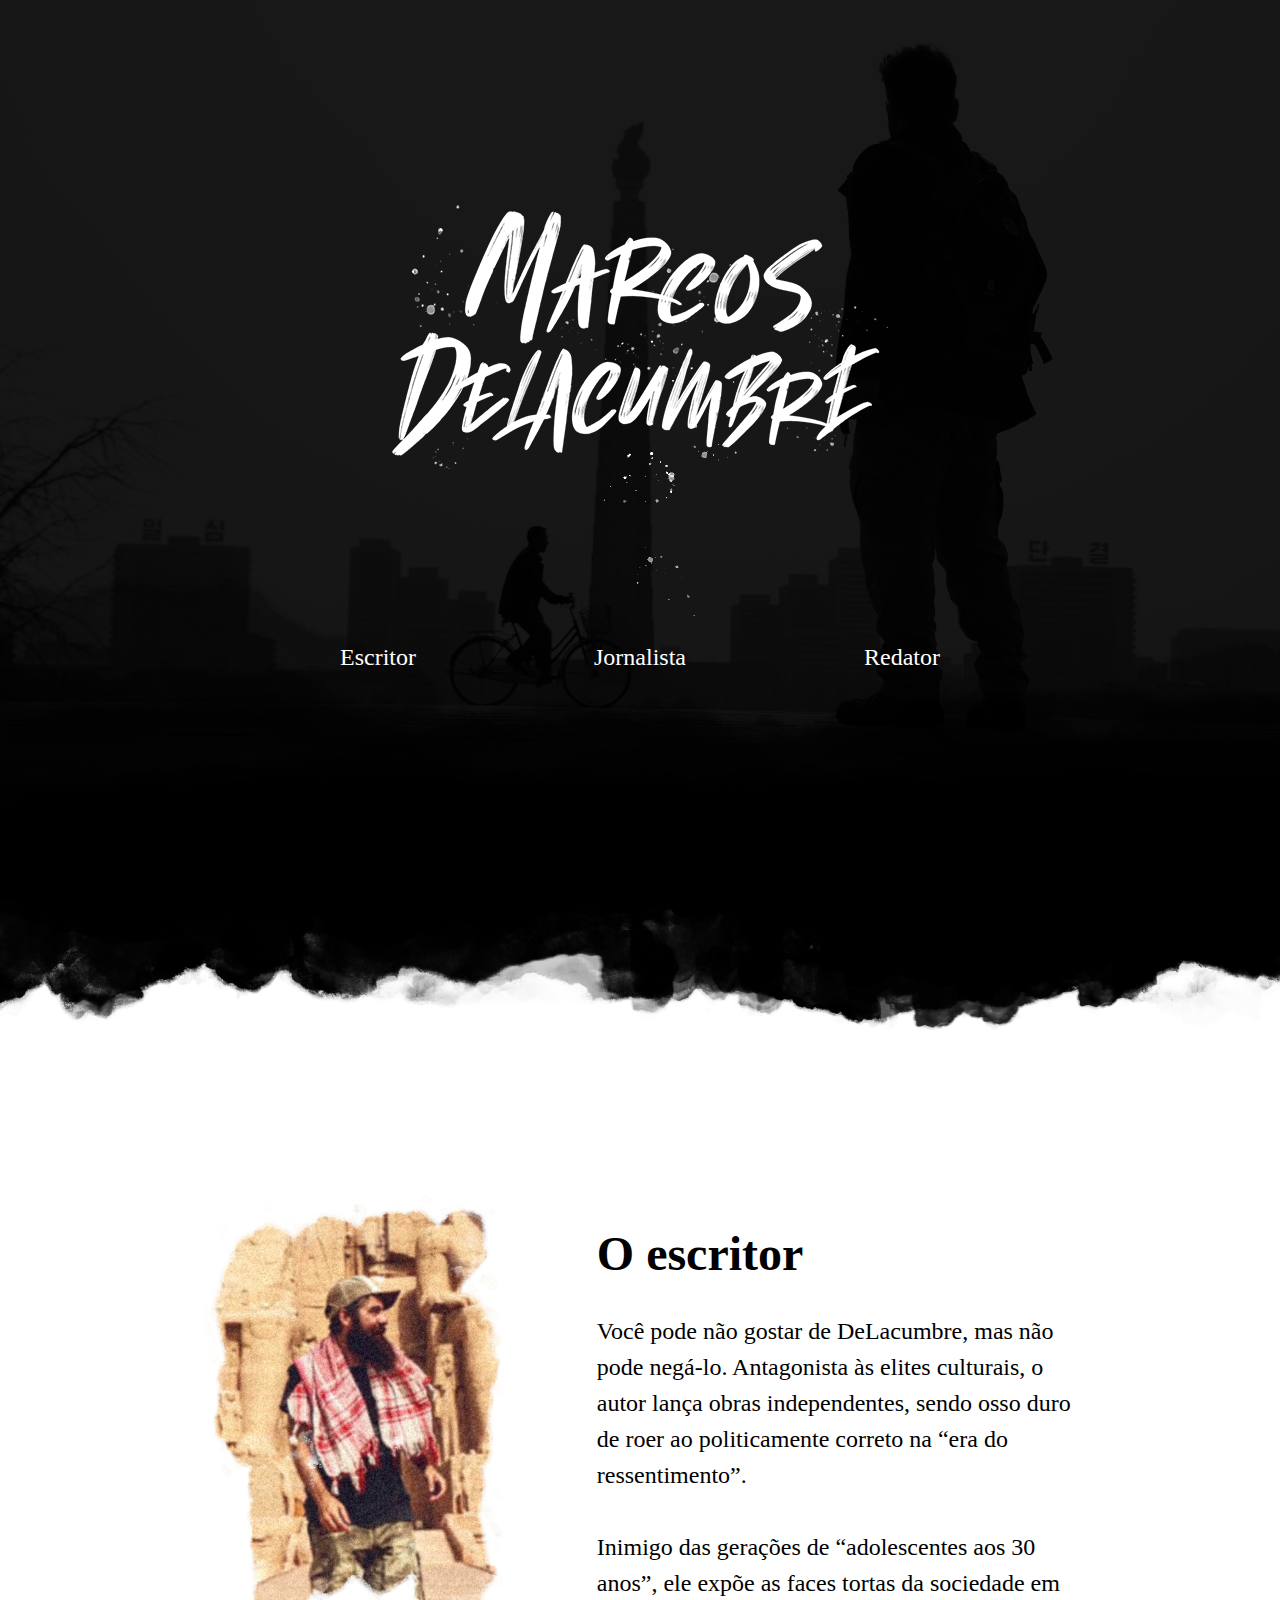
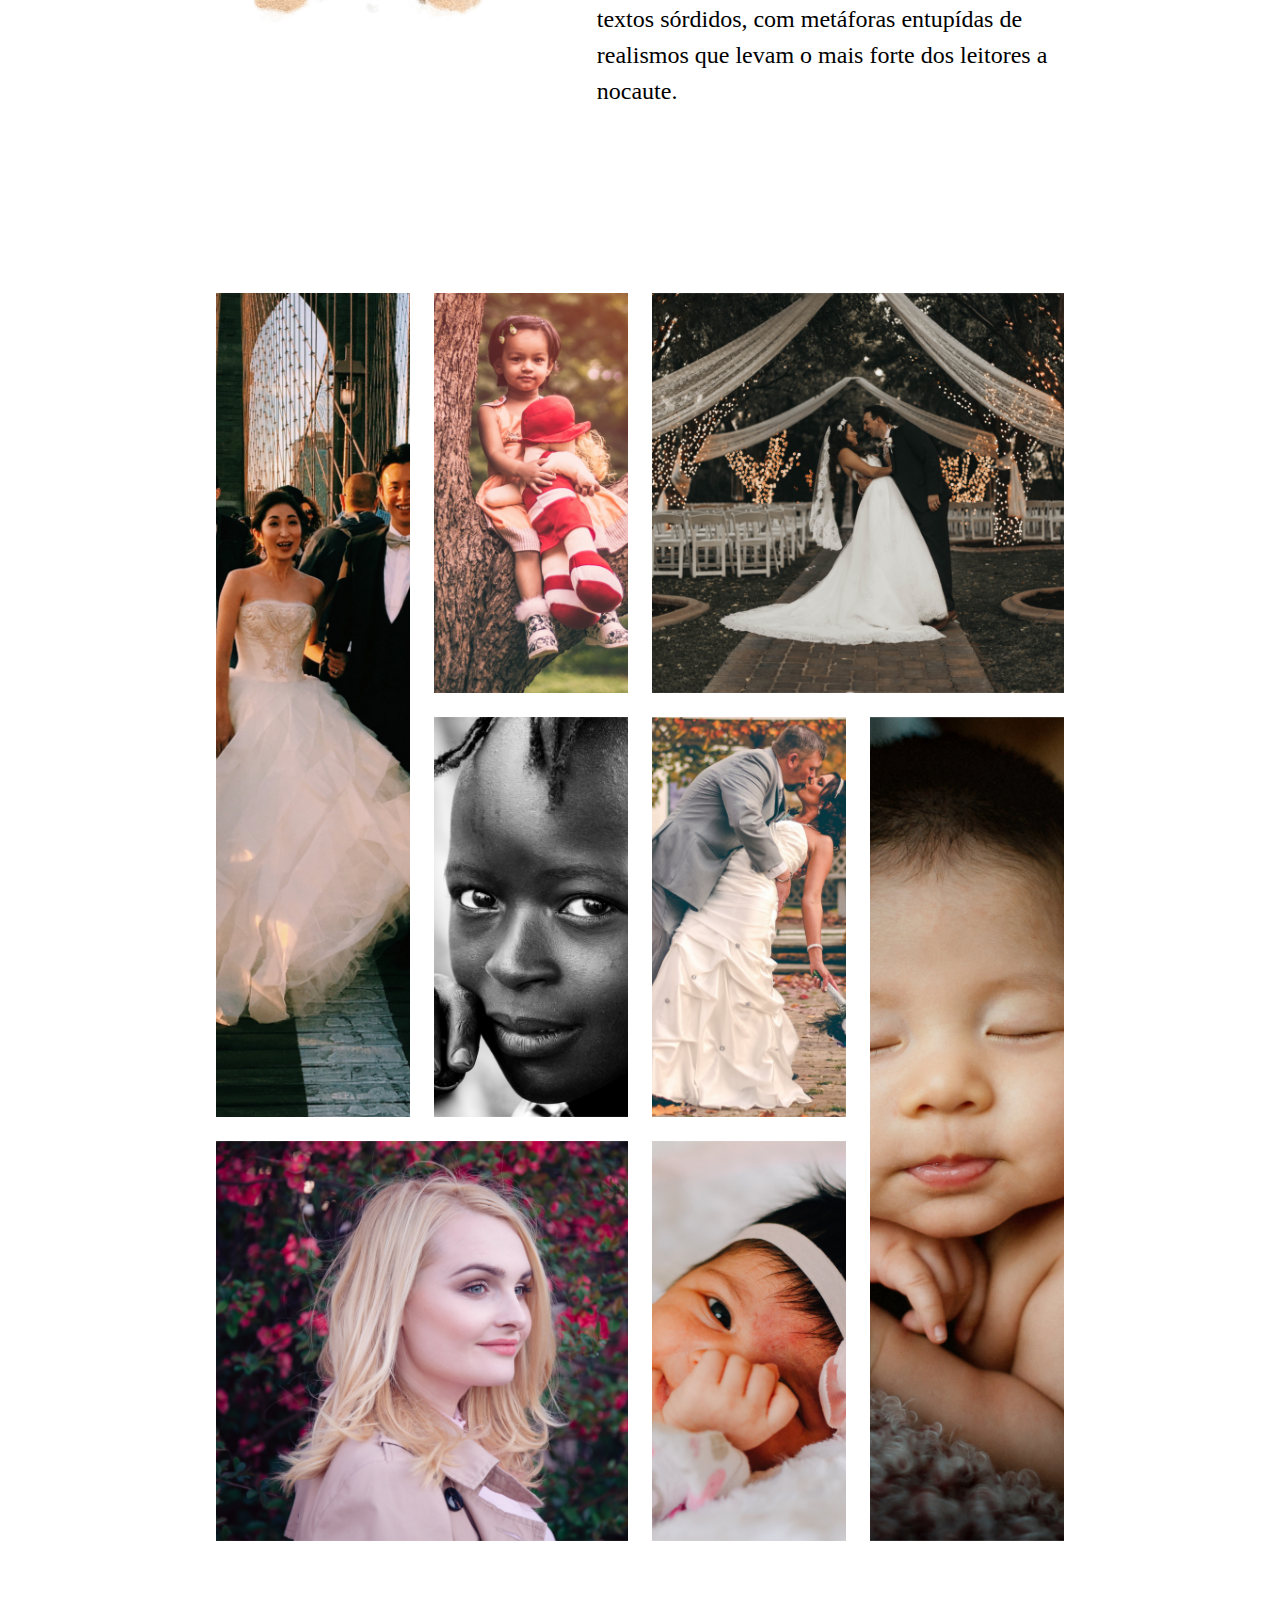
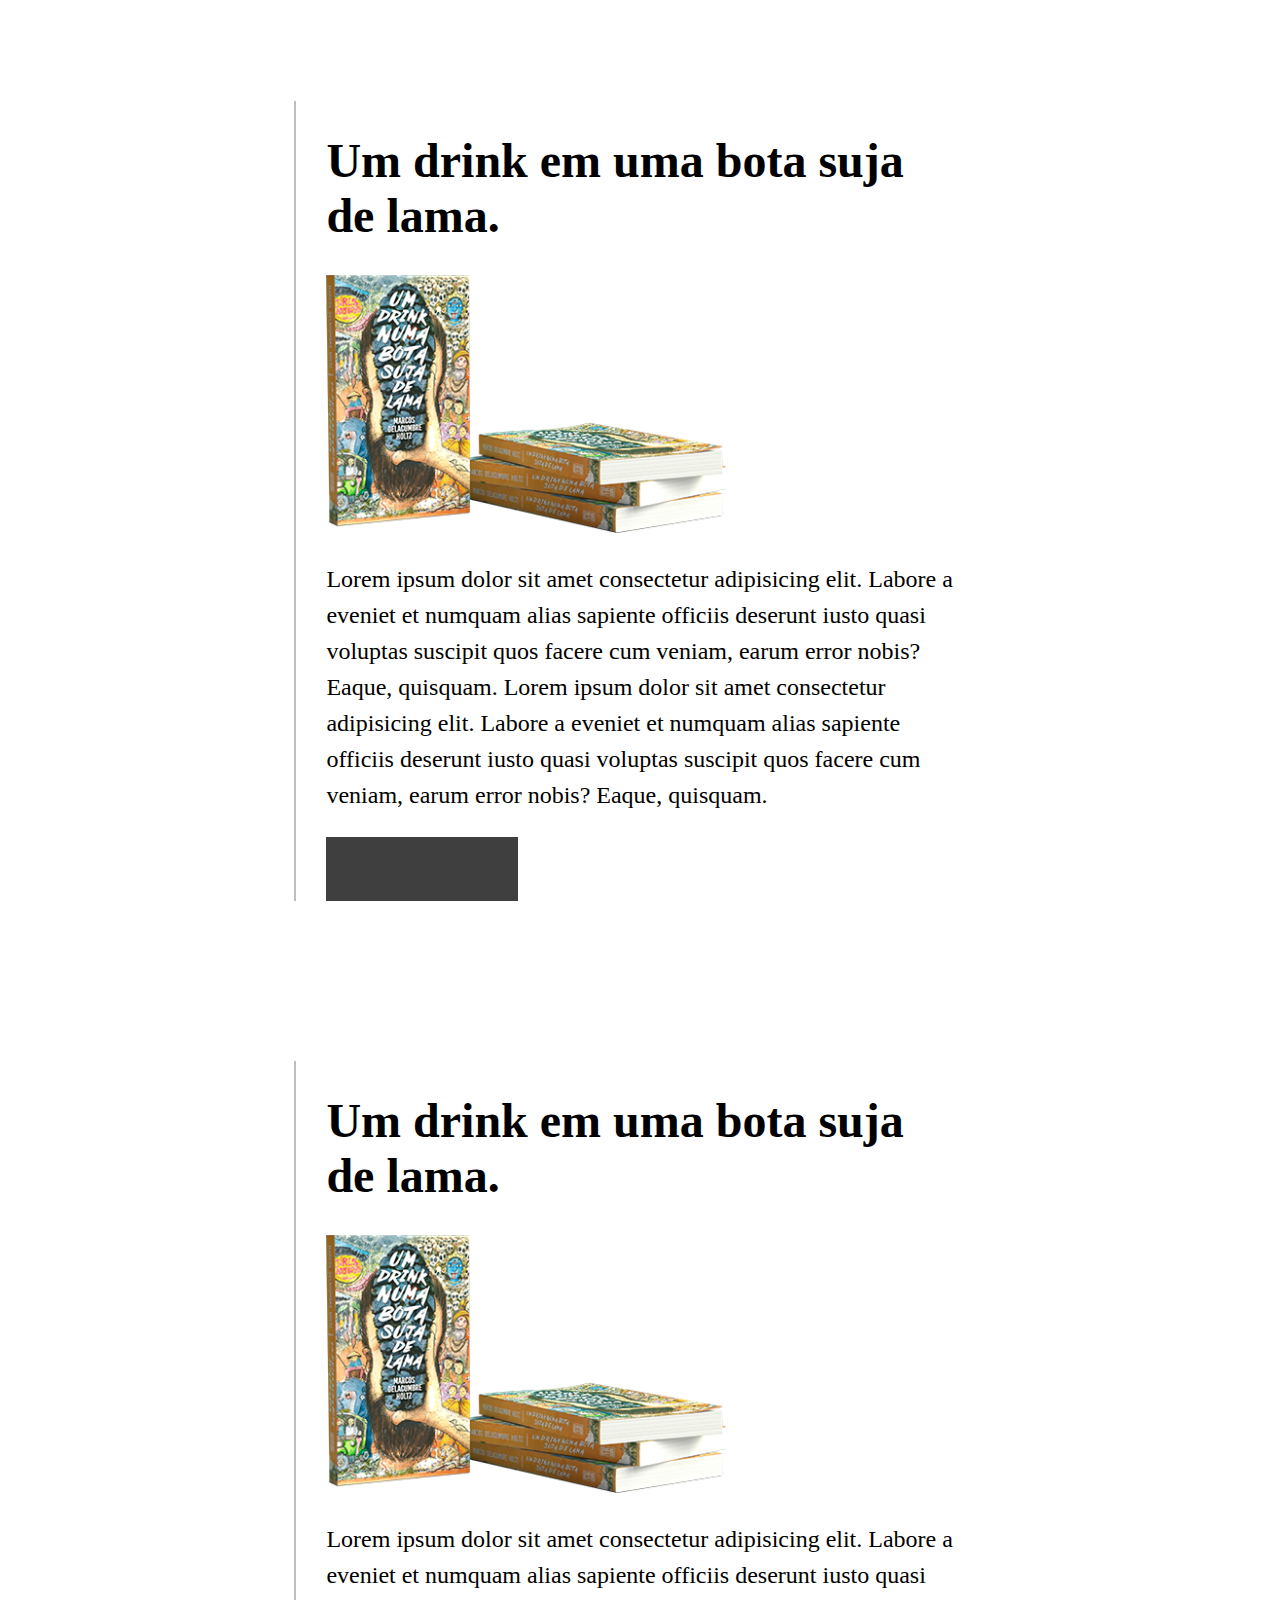
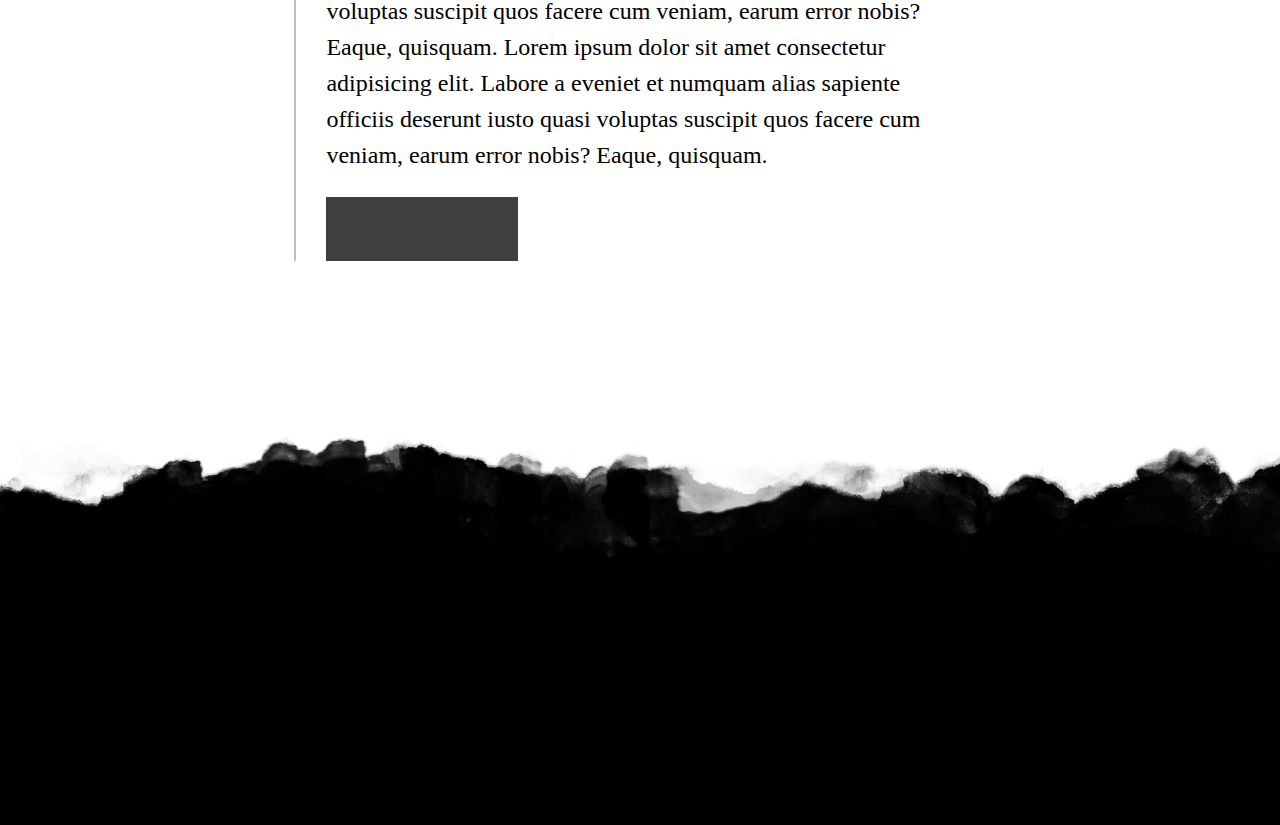
==== index.html @ 6af628bb "sd" ====
<!DOCTYPE html>
<html lang="en">
<head>
    <meta charset="UTF-8">
    <meta name="viewport" content="width=device-width, initial-scale=1.0">
    <link rel="stylesheet" href="style.css">
    <link rel="preconnect" href="https://fonts.gstatic.com">
<link href="https://fonts.googleapis.com/css2?family=Merriweather&display=swap" rel="stylesheet">
    <title>Delacumbre</title>
</head>
<body>

    <header>
        <div class="logodesc">
          <div class="logo">
            <img src="imagens/logo.png">
          </div>
             <div class="description">
                <ul>
                    <li> Escritor </li>
                    <li> Jornalista </li>
                    <li> Redator </li> 
                </ul>
 
          </div>
        </div>

    </header>
    <img class="saia" src="imagens/saia.jpg">


    <main> 

    
        <section class="perfil">
            <img class="foto-perfil" src="imagens/perfil.jpg">
            <div class="texto">
                <h1> O escritor </h1>
                <p> Você pode não gostar de DeLacumbre, mas não pode negá-lo. Antagonista às elites culturais, o 
                    autor lança obras independentes, sendo osso duro de roer ao politicamente correto na “era do 
                    ressentimento”. <br><br>Inimigo das gerações de “adolescentes aos 30 anos”, ele expõe as faces tortas 
                    da sociedade em textos sórdidos, com metáforas entupídas de realismos que levam o mais forte 
                    dos leitores a nocaute.</p>
            </div>
        </section>

        <div class="container">
            <div class="image-gallery">
    
                <a href="imagens/gallery/img-1.jpg" class="img-1">
                </a>
    
                <a href="imagens/gallery/img-2.jpg" class="img-2">
                    </a>
    
                    <a href="imagens/gallery/img-3.jpg" class="img-3">
                        </a>
    
                        <a href="imagens/gallery/img-4.jpg" class="img-4">
                            </a>
    
                            <a href="imagens/gallery/img-5.jpg" class="img-5">
                                </a>
    
                                <a href="imagens/gallery/img-6.jpg" class="img-6">
                                    </a>
    
                                    <a href="imagens/gallery/img-7.jpg" class="img-7">
                                        </a>
    
                                        <a href="imagens/gallery/img-8.jpg" class="img-8">
                                            </a>                          
                
            </div>
        </div>

        <div class="livro">
            <div class="livrodesc">
                <h1> Um drink em uma bota suja de lama. </h1>
                <img class="mockup-livro1" src="imagens/livro01.png">
                <p> Lorem ipsum dolor sit amet consectetur adipisicing elit. Labore a eveniet et numquam alias 
                    sapiente officiis deserunt iusto quasi voluptas suscipit quos facere cum veniam, earum error nobis? 
                    Eaque, quisquam.
                    Lorem ipsum dolor sit amet consectetur adipisicing elit. Labore a eveniet et numquam alias 
                    sapiente officiis deserunt iusto quasi voluptas suscipit quos facere cum veniam, earum error nobis? 
                    Eaque, quisquam.</p>
                <button> </button>
            </div>
        </div>

        <div class="livro">
            <div class="livrodesc">
                <h1> Um drink em uma bota suja de lama. </h1>
                <img class="mockup-livro1" src="imagens/livro01.png">
                <p> Lorem ipsum dolor sit amet consectetur adipisicing elit. Labore a eveniet et numquam alias 
                    sapiente officiis deserunt iusto quasi voluptas suscipit quos facere cum veniam, earum error nobis? 
                    Eaque, quisquam.
                    Lorem ipsum dolor sit amet consectetur adipisicing elit. Labore a eveniet et numquam alias 
                    sapiente officiis deserunt iusto quasi voluptas suscipit quos facere cum veniam, earum error nobis? 
                    Eaque, quisquam.</p>
                <button> </button>
            </div>
        </div>
</main>

<img class="saia2" src="imagens/saia2.jpg">
<footer>

</footer>


    
</body>
</html>
---- style.css ----
body {

    box-sizing: border-box;
    margin: 0;
    overflow-x: hidden;
}

header {

    height: 100vh;
    background-image: url(imagens/bgheader.jpg) ;
    background-repeat: no-repeat;
    background-size: cover;
    background-position: bottom;
    display: flex;
    justify-content: center;
    align-content: center;

}

.logodesc {

    width: 90%;
    margin: auto;
    display: flex;
    flex-direction: column;
    align-content: center;
}


.logo {

    align-self: center;

}

.description {

    display: flex;
    justify-content: center;
}

.description ul {

    width: 25em;
    font-size: 1.5em;
    color: white;
    list-style: none;
    display: flex;
    justify-content: space-between;
    font-family:Zilla Slab;
    padding:0;

}


.saia {
    width: 100vw;
}

.saia2{

    width: 100%;
    transform: translateY(1em);
}

.container {

    max-width: 120rem;
    margin: auto;
    padding: 0 1.5rem;
}

.image-gallery {

    display: grid;
    grid-template-columns: 1fr 1fr 1fr 1fr;
    grid-template-rows: auto;
    grid-gap: 1.5rem;
    grid-template-areas: 
    'img-1 img-2 img-3 img-3'
    'img-1 img-4 img-5 img-6'
    'img-7 img-7 img-8 img-6';
 
}

.image-gallery a {

    width: 100%;
    height: 25rem;
    background-position: center;
    background-repeat: no-repeat;
    background-size: cover;
    position: relative;
    display: flex;
    align-items: center;
    justify-content: center;
    text-decoration: none;

}

.image-gallery a ion-icon{

    color: rgba(255,255,255, .6); 
    font-size: 3rem;
    position: relative;
    z-index:100;
    padding: 1rem 3rem;
    border:2px solid rgb(255,255,255, 0.6);
    border-radius: .4rem;
    /* opacity: 0; */
    transition: opacity .5s;

}

.image-gallery a::before {

    content: '';
     position: absolute;
     width: 100%;
     height: 100%;
     top: 0;
     left: 0;
     background-color: rgba(0,0,0, .8);
     opacity: 0;
     transition: opacity .5s;
}

.image-gallery a:hover i, .image-gallery a:hover::before{
    opacity: 1;


}

.img-1 {

    grid-area: img-1;
    min-height: 51.5rem;
    background-image: url(imagens/gallery/img-1.jpg);
}

.img-2 {

    grid-area: img-2;
    background-image: url(imagens/gallery/img-2.jpg);
}

.img-3 {

    grid-area: img-3;
    background-image: url(imagens/gallery/img-3.jpg);
}


.img-4 {

    grid-area: img-4;
    background-image: url(imagens/gallery/img-4.jpg);
}


.img-5 {

    grid-area: img-5;
    background-image: url(imagens/gallery/img-5.jpg);
}


.img-6 {

    grid-area: img-6;
    min-height: 51.5rem;
    background-image: url(imagens/gallery/img-6.jpg);
}


.img-7 {

    grid-area: img-7;
    background-image: url(imagens/gallery/img-7.jpg);
}

.img-8 {

    grid-area: img-8;
    background-image: url(imagens/gallery/img-8.jpg);
}


main {

    width: 70%;
    margin: auto;
}


section{

    display: flex;
    justify-content: center;
    margin: 10em auto 10em auto;
    
}

.perfil .foto-perfil {

    width: 35%;
    height: 35%;
}

.texto {

    margin-left: 5em;
    width: 30em;
    
}

.texto h1, .livro h1 {

    font-size: 3em;
    font-family: Bebas kai;
}

.texto p {

    font-size: 1.5em;
    line-height: 1.5em;
    font-family:Zilla Slab;
}

.livro {
    display: flex;
    width: 70%;
    flex-direction: column;
    justify-content: center;
    margin: 10em auto;
    position: relative;


}

.livro::before {

    content: '';
    height: 100%;
    width: 2px;
    background-color: rgb(190, 190, 190);
    position: absolute;
    left: -2em;
    

}

.livro img {

    width: 25em;
    height: 100%;
    display:inline-block;
}

.livrodesc {

    width: 100%;
    justify-content: center;
    text-align: left;
}

.livro p {

    font-size: 1.5em;
    width: auto;
    line-height: 1.5em;
    font-family:Zilla Slab;
    

}

button{

  background-color: #3f3f3f;
  border: none;
  color: rgb(255, 255, 255);
  padding: 1em 3em;
  text-align: center;
  text-decoration: none;
  display: inline-block;
  font-size: 2em;
  font-family: sans-serif;
  cursor: pointer;

}

button:hover {

    background-color: gray;
}

footer {

    height: 30vh;
    background-color: black;

  
}

@media (max-width: 1200px) {


    .image-gallery {


        grid-template-areas: 
        'img-1 img-2 img-3 img-3'
        'img-1 img-4 img-5 img-6'
        'img-7 img-7 img-8 img-6';

    }

    main {

        width: 90%;
    }


}


@media (max-width: 800px) {

    main {

        width: 90%;
    }

    .container {

        padding: 0;
    }


    .image-gallery {


        grid-template-areas: 
        'img-1 img-1 img-2 img-2'
        'img-3 img-3 img-4 img-4'
        'img-5 img-5 img-6 img-6'
        'img-7 img-7 img-8 img-8';

    }

    .img-1 {

        min-height: 25rem;

    }

    .img-6 {

        min-height: 25rem;

    }

}

@media (max-width: 600px) {

    .logo img {

        width: 100%;
    }
    
    .description ul{

        flex-direction: column;
        text-align: center;
        font-size: 1.3em;
    }
    .description ul li {

        margin-top: 1em;
    }

    main {

        width: 100%;
        overflow: hidden;
    }

    .container {

        padding: 0;
    }


    .image-gallery {

        grid-gap: 0;
        grid-template-areas: 
        'img-1 img-1 img-2 img-2'
        'img-3 img-3 img-4 img-4'
        'img-5 img-5 img-6 img-6'
        'img-7 img-7 img-8 img-8';

    }



}
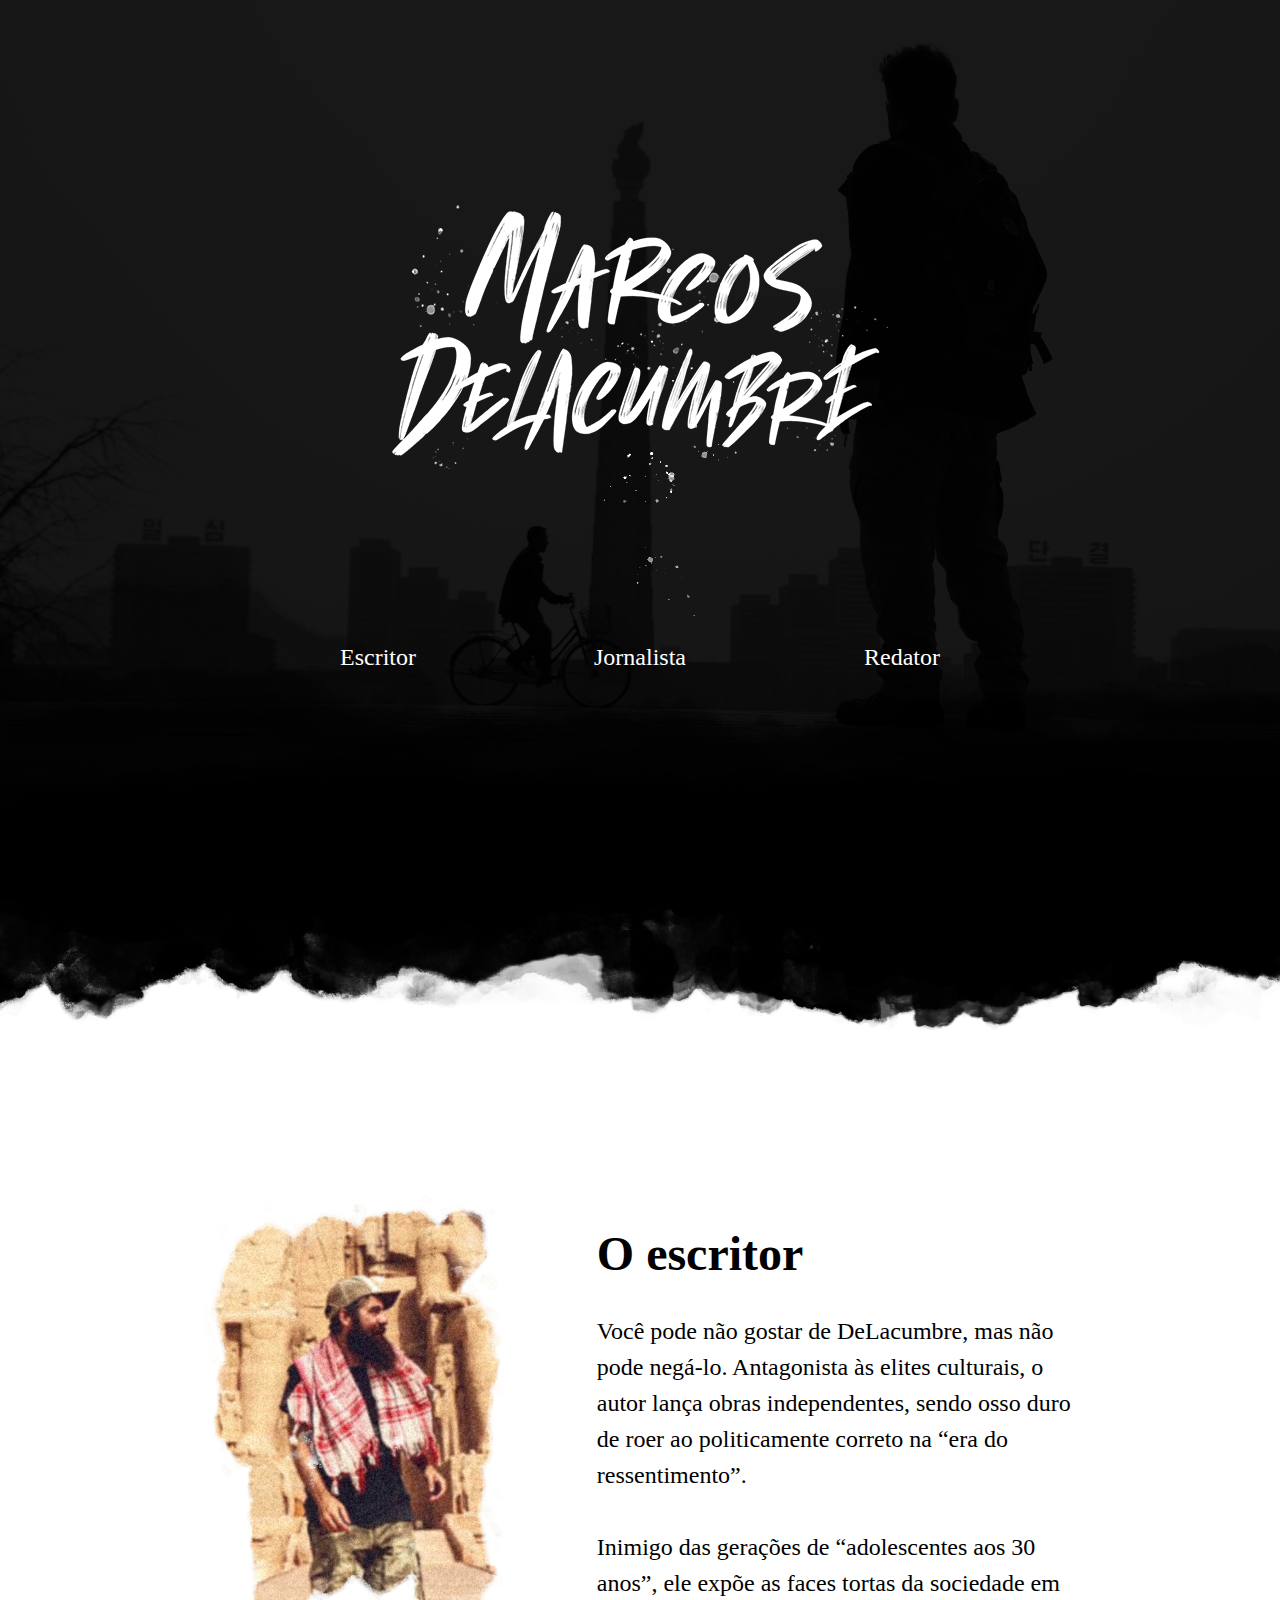
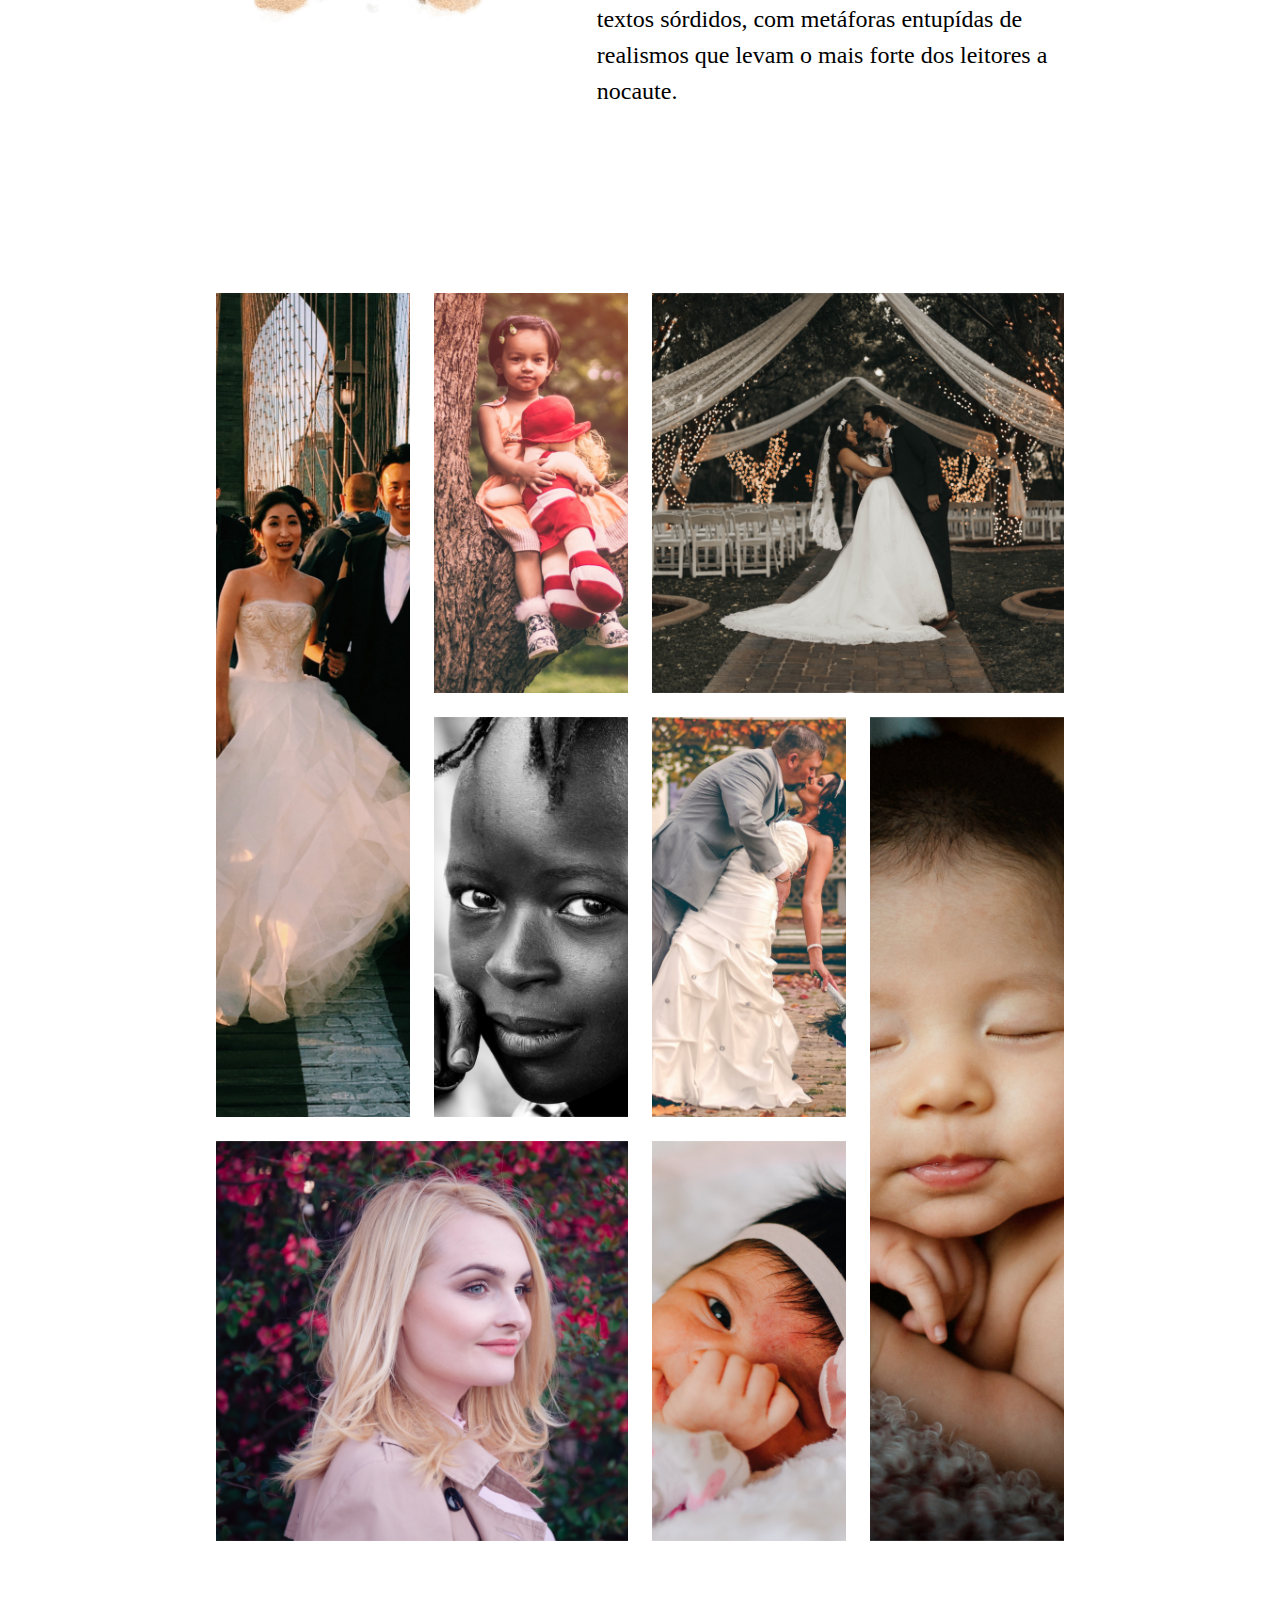
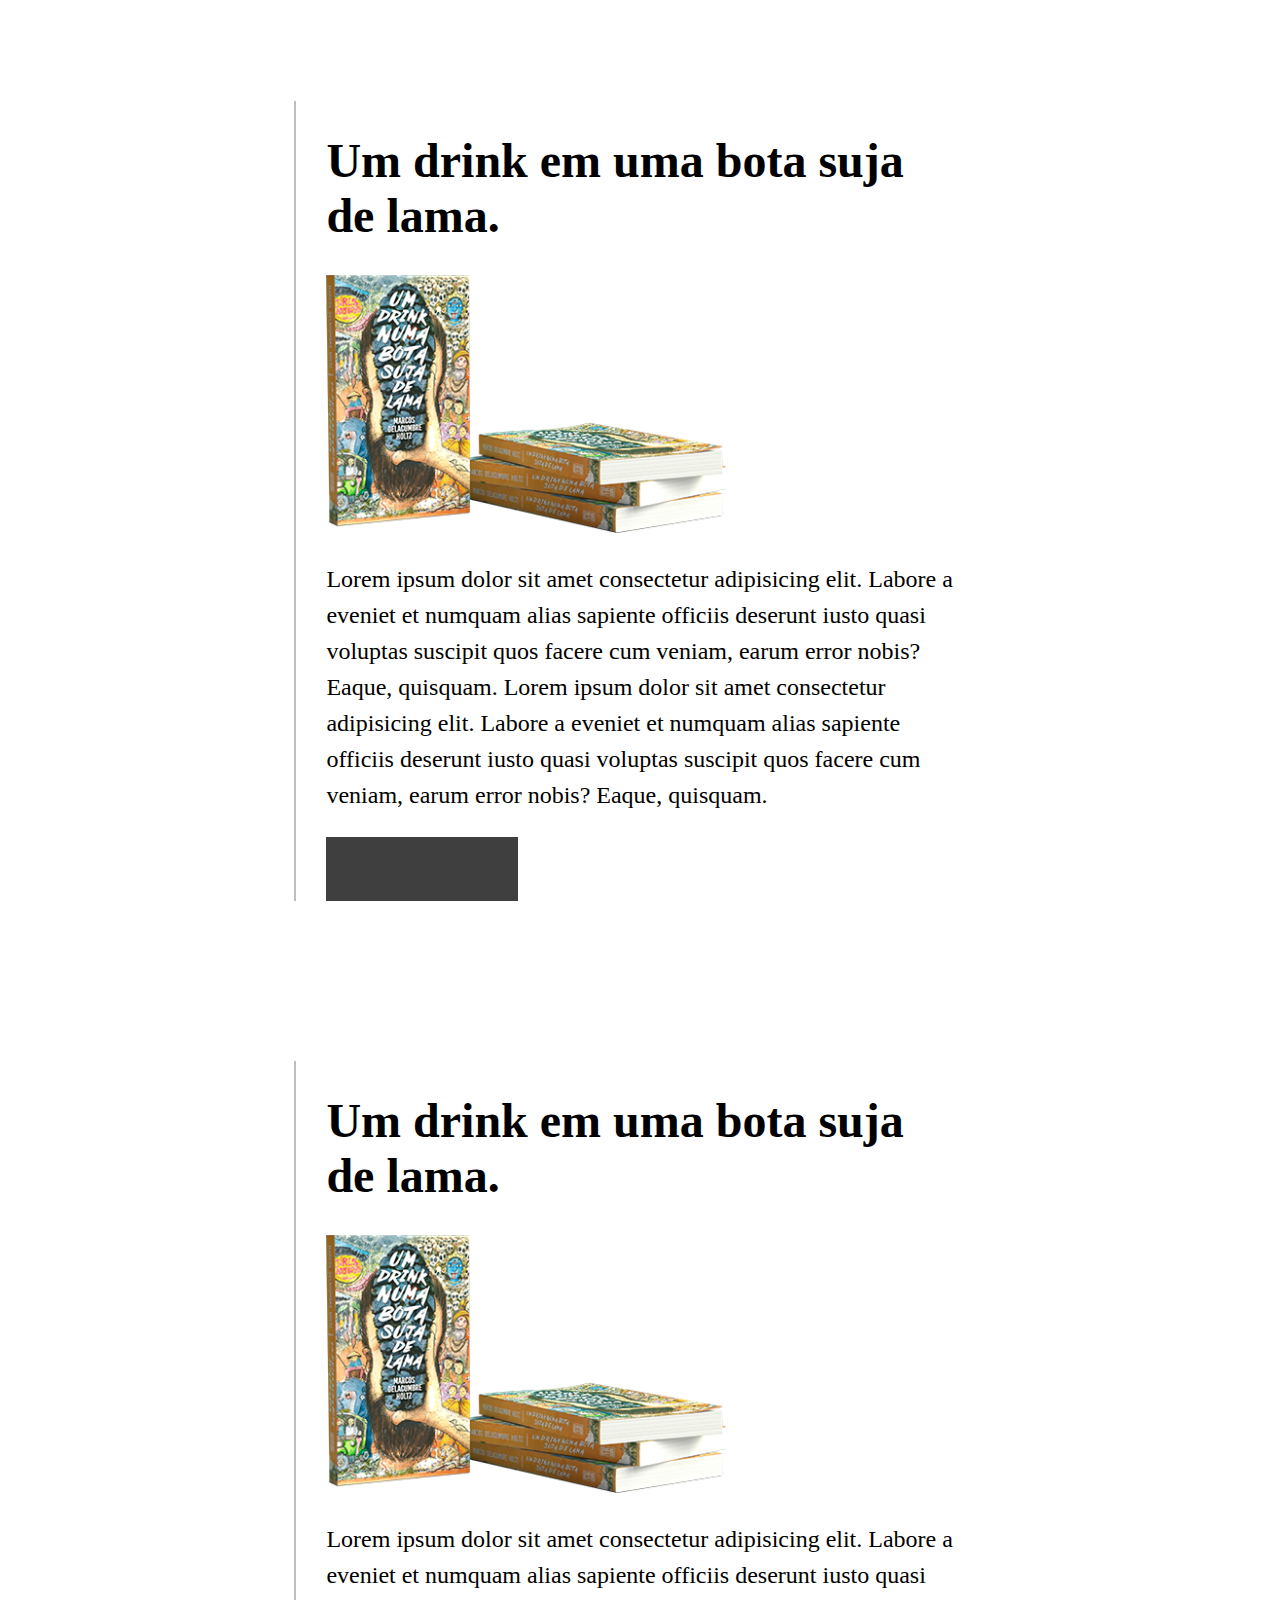
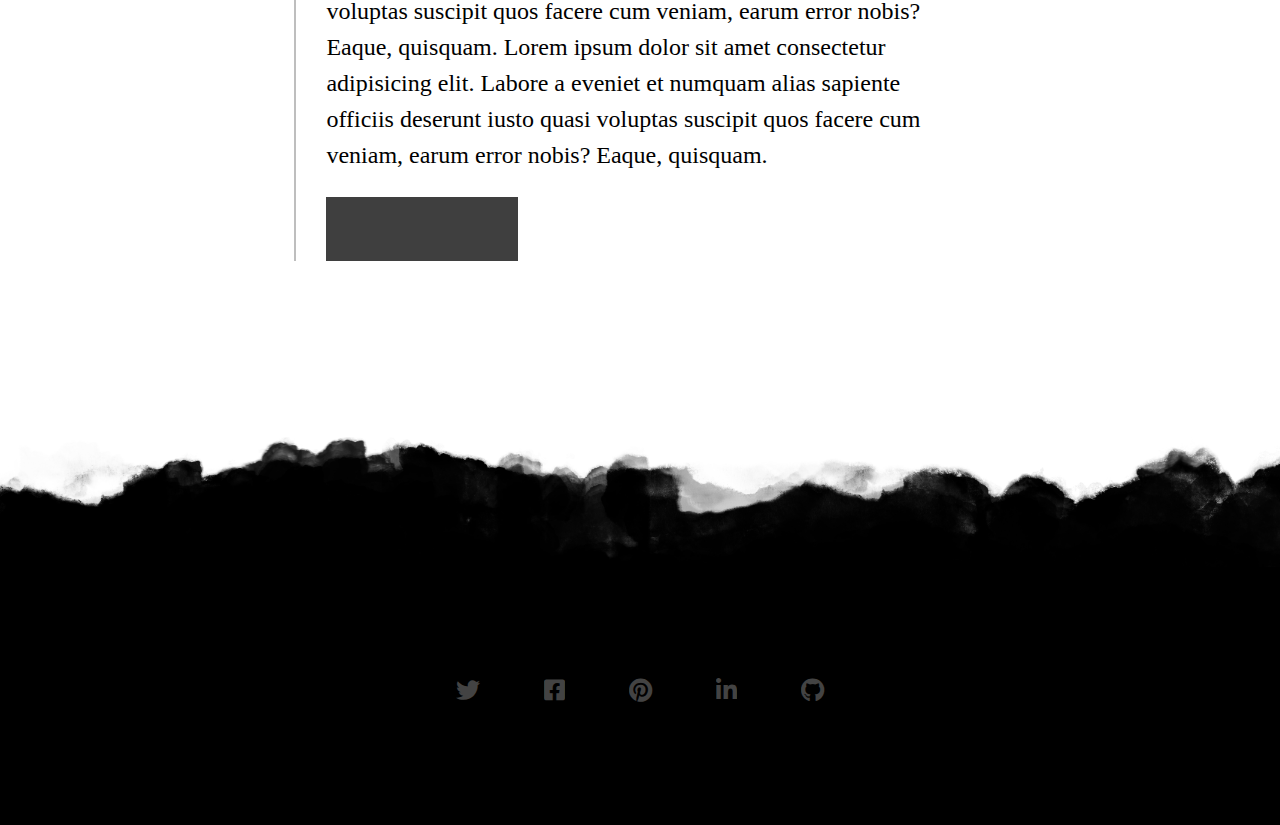
==== commit 303dc4cc: "fd" ====
--- a/index.html
+++ b/index.html
@@ -5,7 +5,8 @@
     <meta name="viewport" content="width=device-width, initial-scale=1.0">
     <link rel="stylesheet" href="style.css">
     <link rel="preconnect" href="https://fonts.gstatic.com">
-<link href="https://fonts.googleapis.com/css2?family=Merriweather&display=swap" rel="stylesheet">
+    <link href="https://fonts.googleapis.com/css2?family=Merriweather&display=swap" rel="stylesheet">
+    <link rel="stylesheet" href="https://cdnjs.cloudflare.com/ajax/libs/font-awesome/5.11.2/css/all.min.css">
     <title>Delacumbre</title>
 </head>
 <body>
@@ -104,7 +105,30 @@
 </main>
 
 <img class="saia2" src="imagens/saia2.jpg">
+
 <footer>
+
+    <div class="social-media">
+        <ul class="social-icons"> 
+            <li> 
+                <a href="#"><i class="fab fa-twitter"></i></a>
+            </li>
+            <li> 
+                <a href="#"><i class="fab fa-facebook-square"></i></a>
+            </li>
+            <li> 
+                <a href="#"><i class="fab fa-pinterest"></i></a>
+            </li>
+            <li> 
+                <a href="#"><i class="fab fa-linkedin-in"></i></a>
+            </li>
+
+            <li> 
+                <a href="#"><i class="fab fa-github"></i></a>
+            </li>
+
+        </ul>
+    </div>
 
 </footer>
 
--- a/style.css
+++ b/style.css
@@ -299,9 +299,36 @@
 
     height: 30vh;
     background-color: black;
+    display: flex;
+    justify-content: center;
+    align-items: center;
 
   
 }
+
+
+
+.social-icons {
+
+    list-style: none;
+    display: flex;
+    justify-content: center;
+    padding: 0;
+ }
+
+
+ .social-icons i {
+
+    font-size: 1.5rem;
+    color: rgb(133, 133, 133);
+    padding: .8rem 2rem;
+    opacity: .5;
+    transition: color .5s;
+ }
+
+ .social-icons i:hover, .social-icons i:focus {
+     color: white;
+ }
 
 @media (max-width: 1200px) {
 
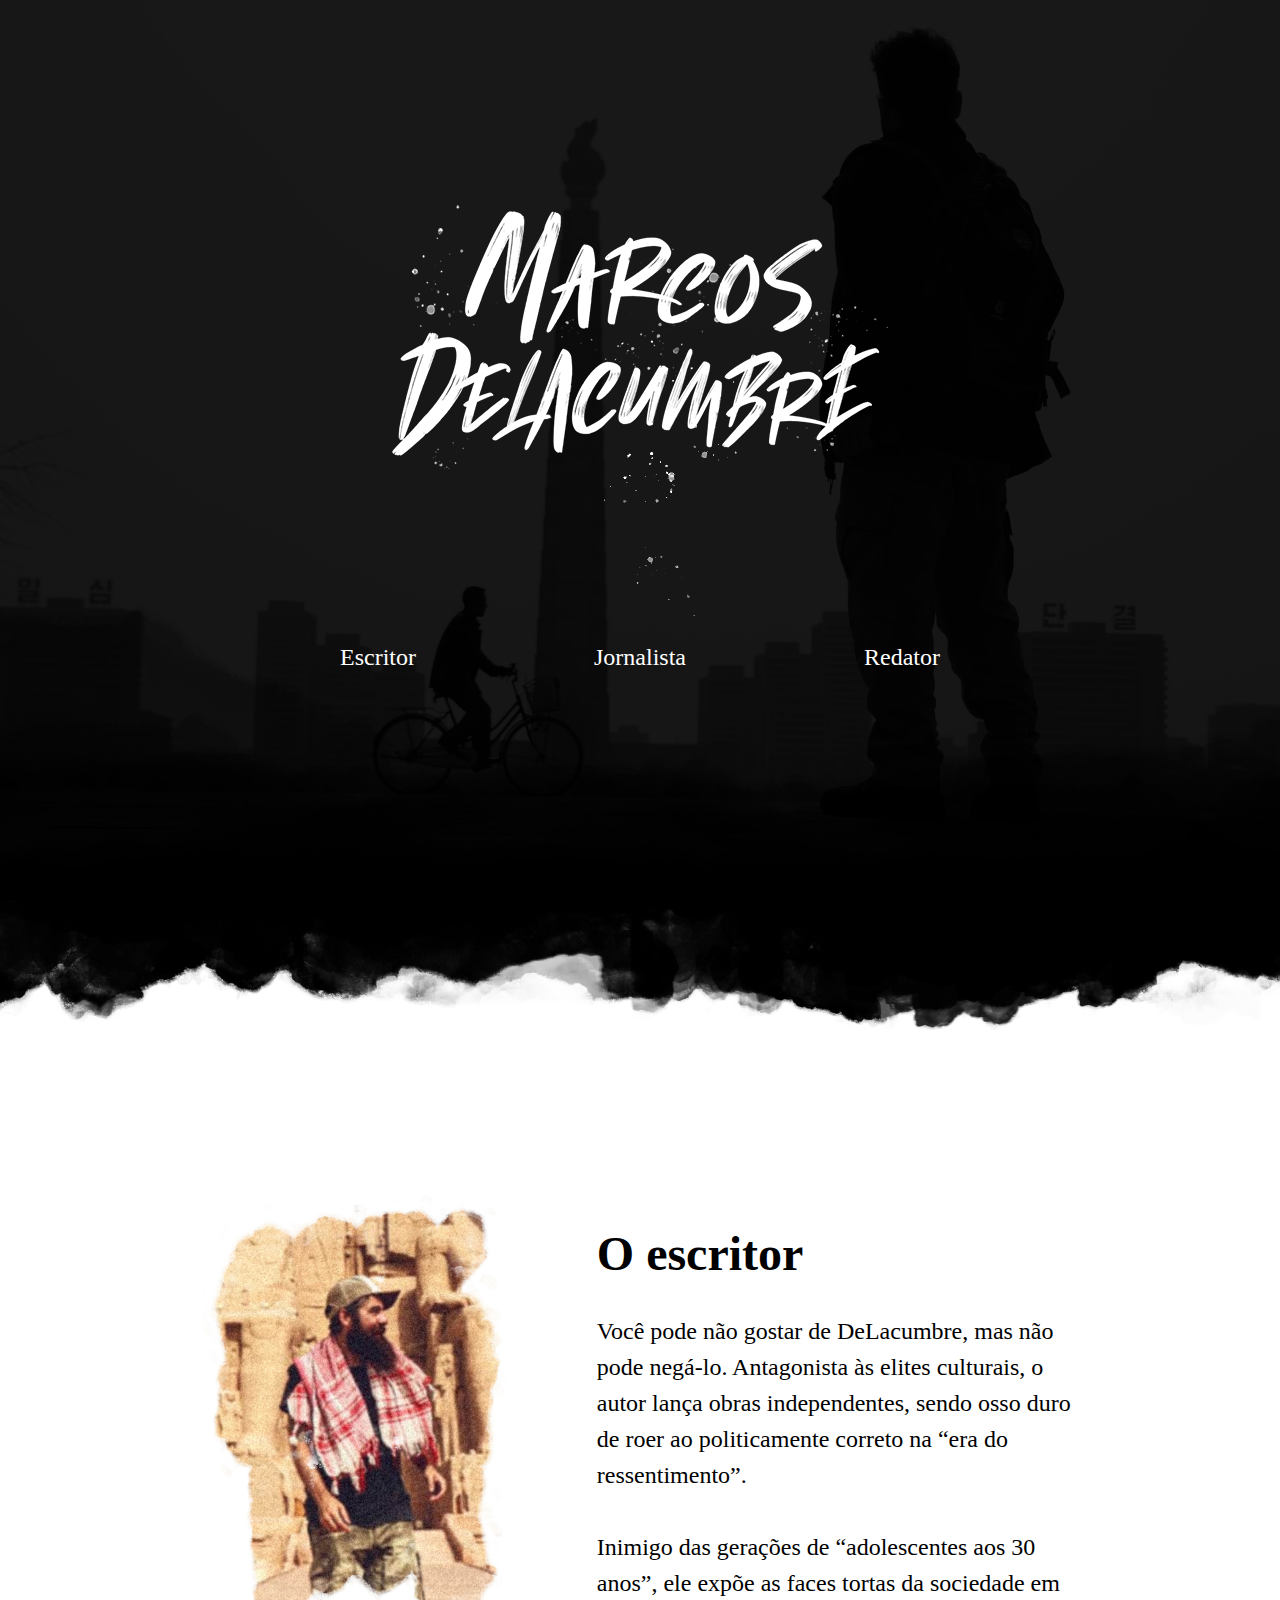
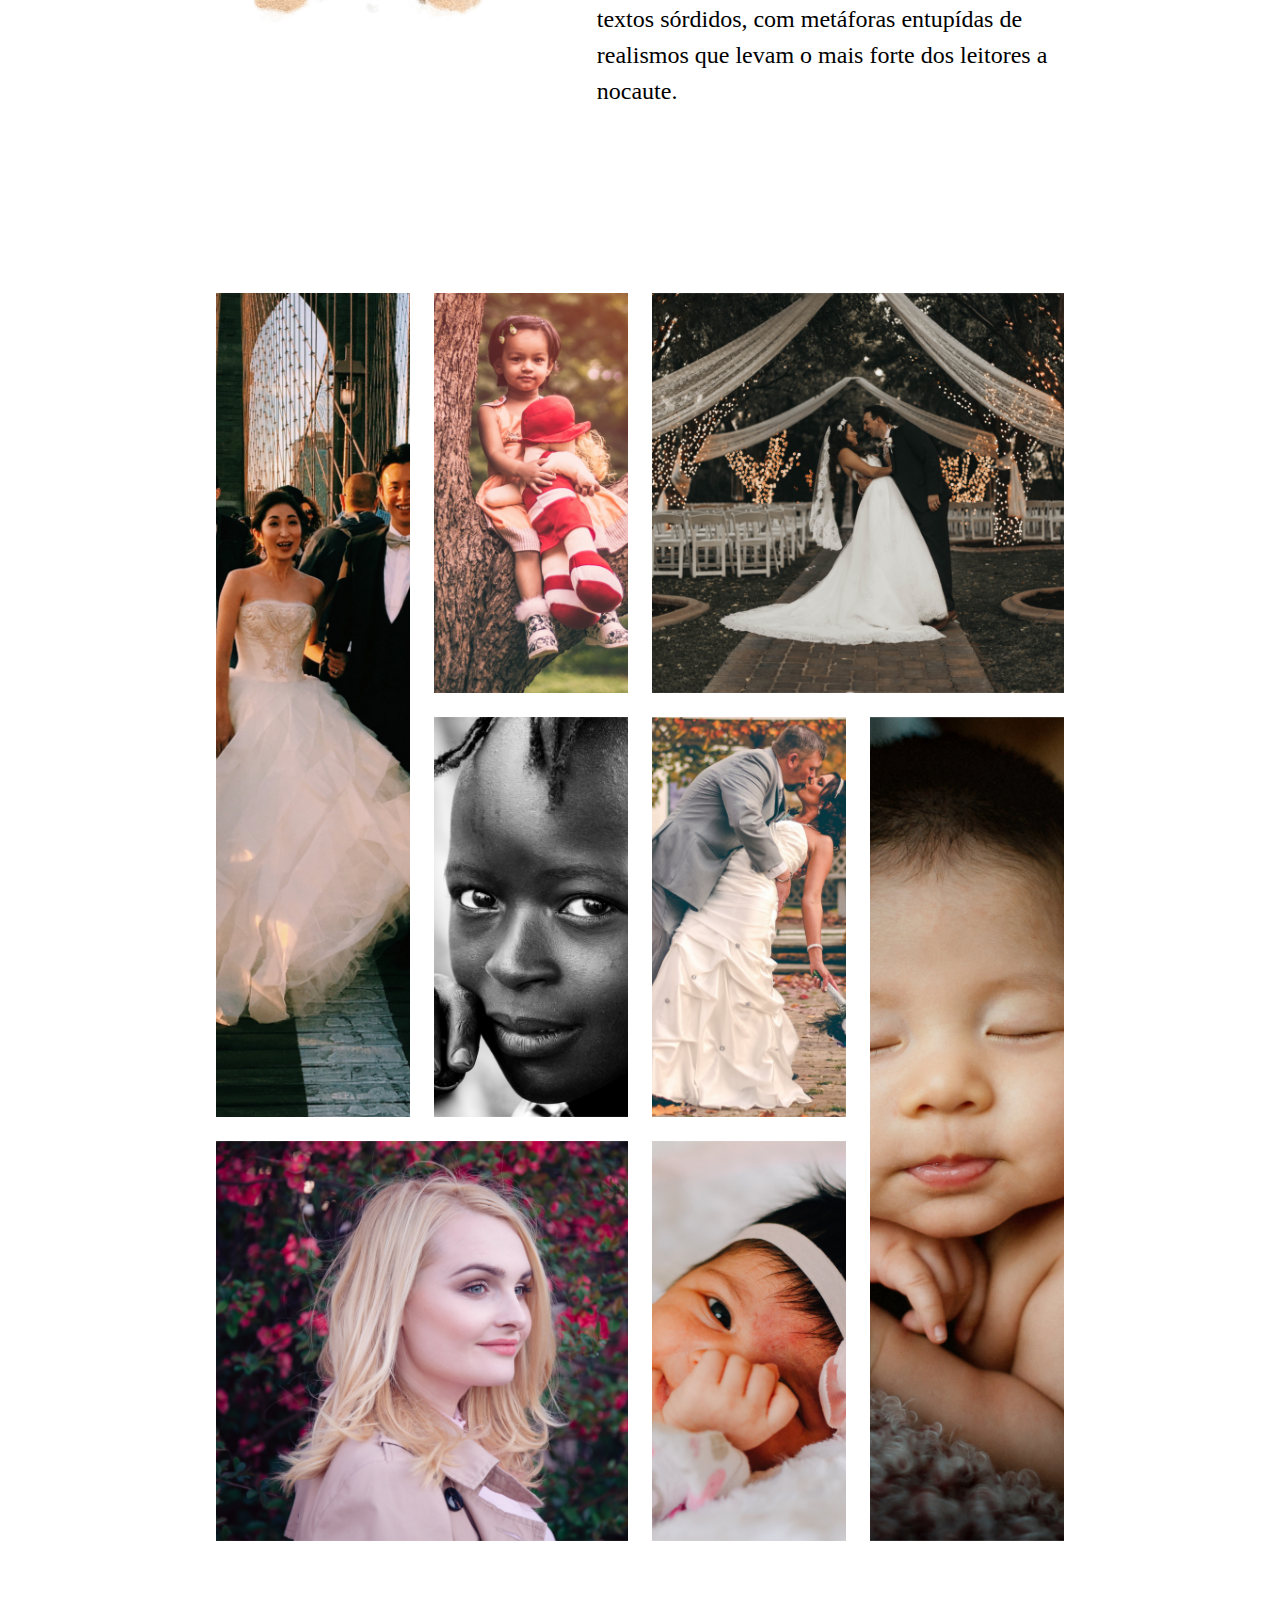
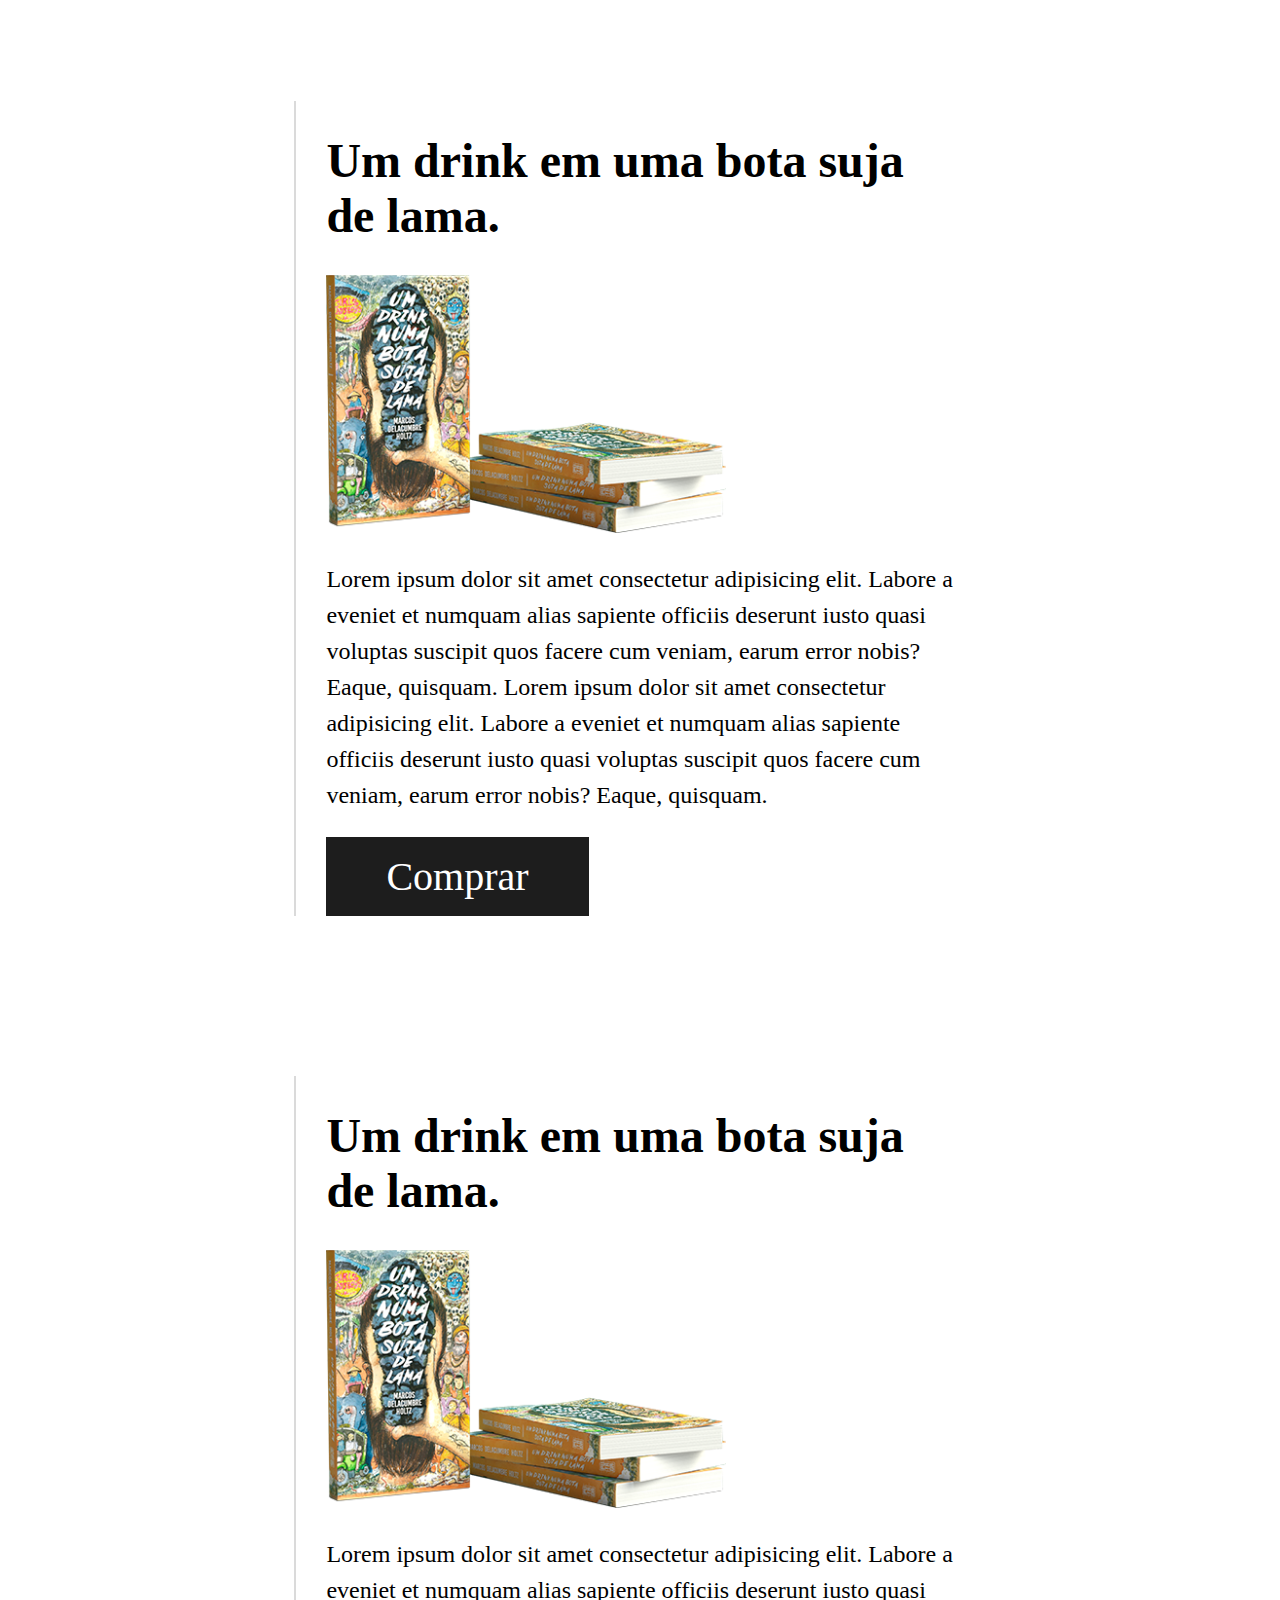
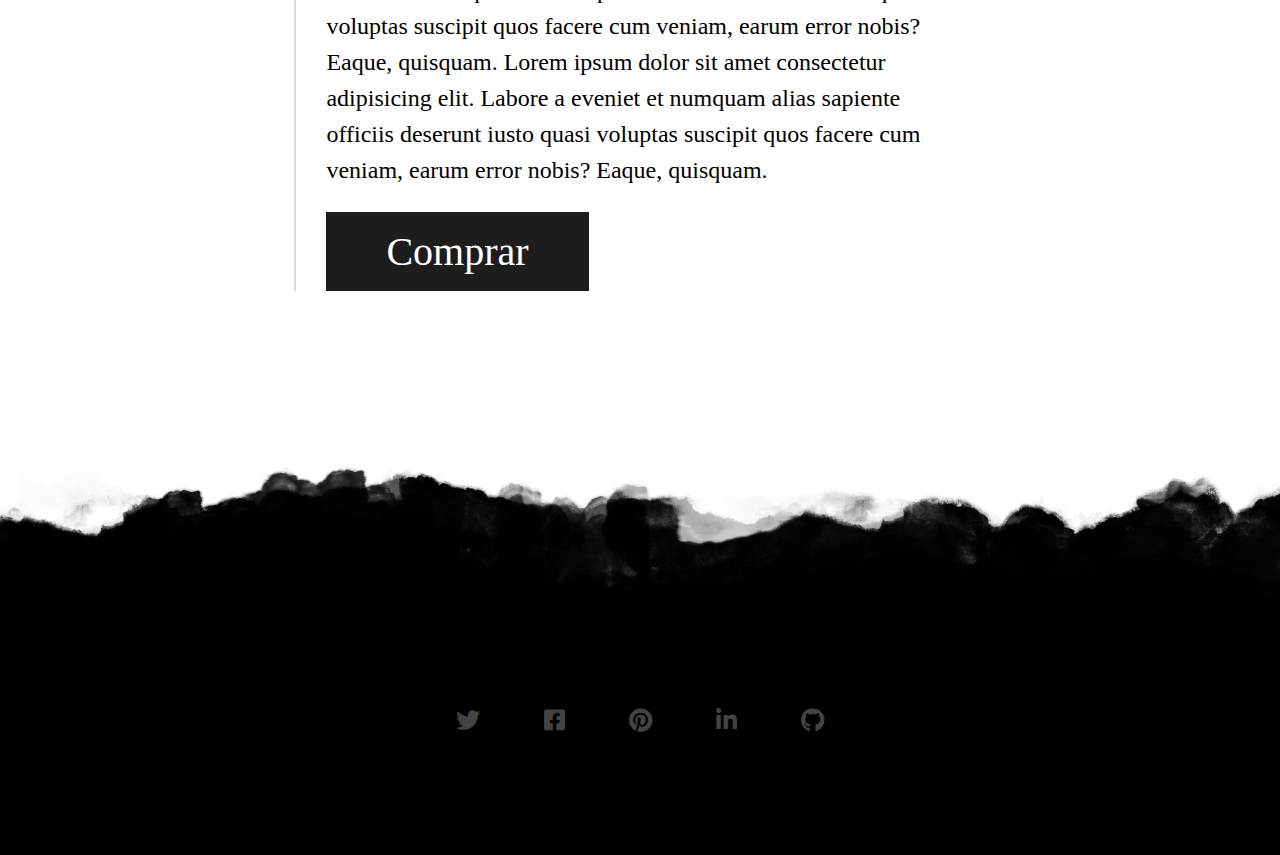
==== commit 8efe8c86: "lo" ====
--- a/index.html
+++ b/index.html
@@ -85,7 +85,7 @@
                     Lorem ipsum dolor sit amet consectetur adipisicing elit. Labore a eveniet et numquam alias 
                     sapiente officiis deserunt iusto quasi voluptas suscipit quos facere cum veniam, earum error nobis? 
                     Eaque, quisquam.</p>
-                <button> </button>
+                <button>Comprar</button>
             </div>
         </div>
 
@@ -99,7 +99,7 @@
                     Lorem ipsum dolor sit amet consectetur adipisicing elit. Labore a eveniet et numquam alias 
                     sapiente officiis deserunt iusto quasi voluptas suscipit quos facere cum veniam, earum error nobis? 
                     Eaque, quisquam.</p>
-                <button> </button>
+                <button>Comprar</button>
             </div>
         </div>
 </main>
--- a/style.css
+++ b/style.css
@@ -244,7 +244,7 @@
     content: '';
     height: 100%;
     width: 2px;
-    background-color: rgb(190, 190, 190);
+    background-color: rgb(218, 218, 218);
     position: absolute;
     left: -2em;
     
@@ -277,22 +277,22 @@
 
 button{
 
-  background-color: #3f3f3f;
+  background-color: #1d1d1d;
   border: none;
   color: rgb(255, 255, 255);
-  padding: 1em 3em;
+  padding: .4em 1.5em;
   text-align: center;
   text-decoration: none;
   display: inline-block;
-  font-size: 2em;
-  font-family: sans-serif;
+  font-size: 2.5em;
+  font-family: Bebas kai;
   cursor: pointer;
 
 }
 
 button:hover {
 
-    background-color: gray;
+    background-color: rgb(78, 78, 78);
 }
 
 footer {
@@ -305,7 +305,6 @@
 
   
 }
-
 
 
 .social-icons {
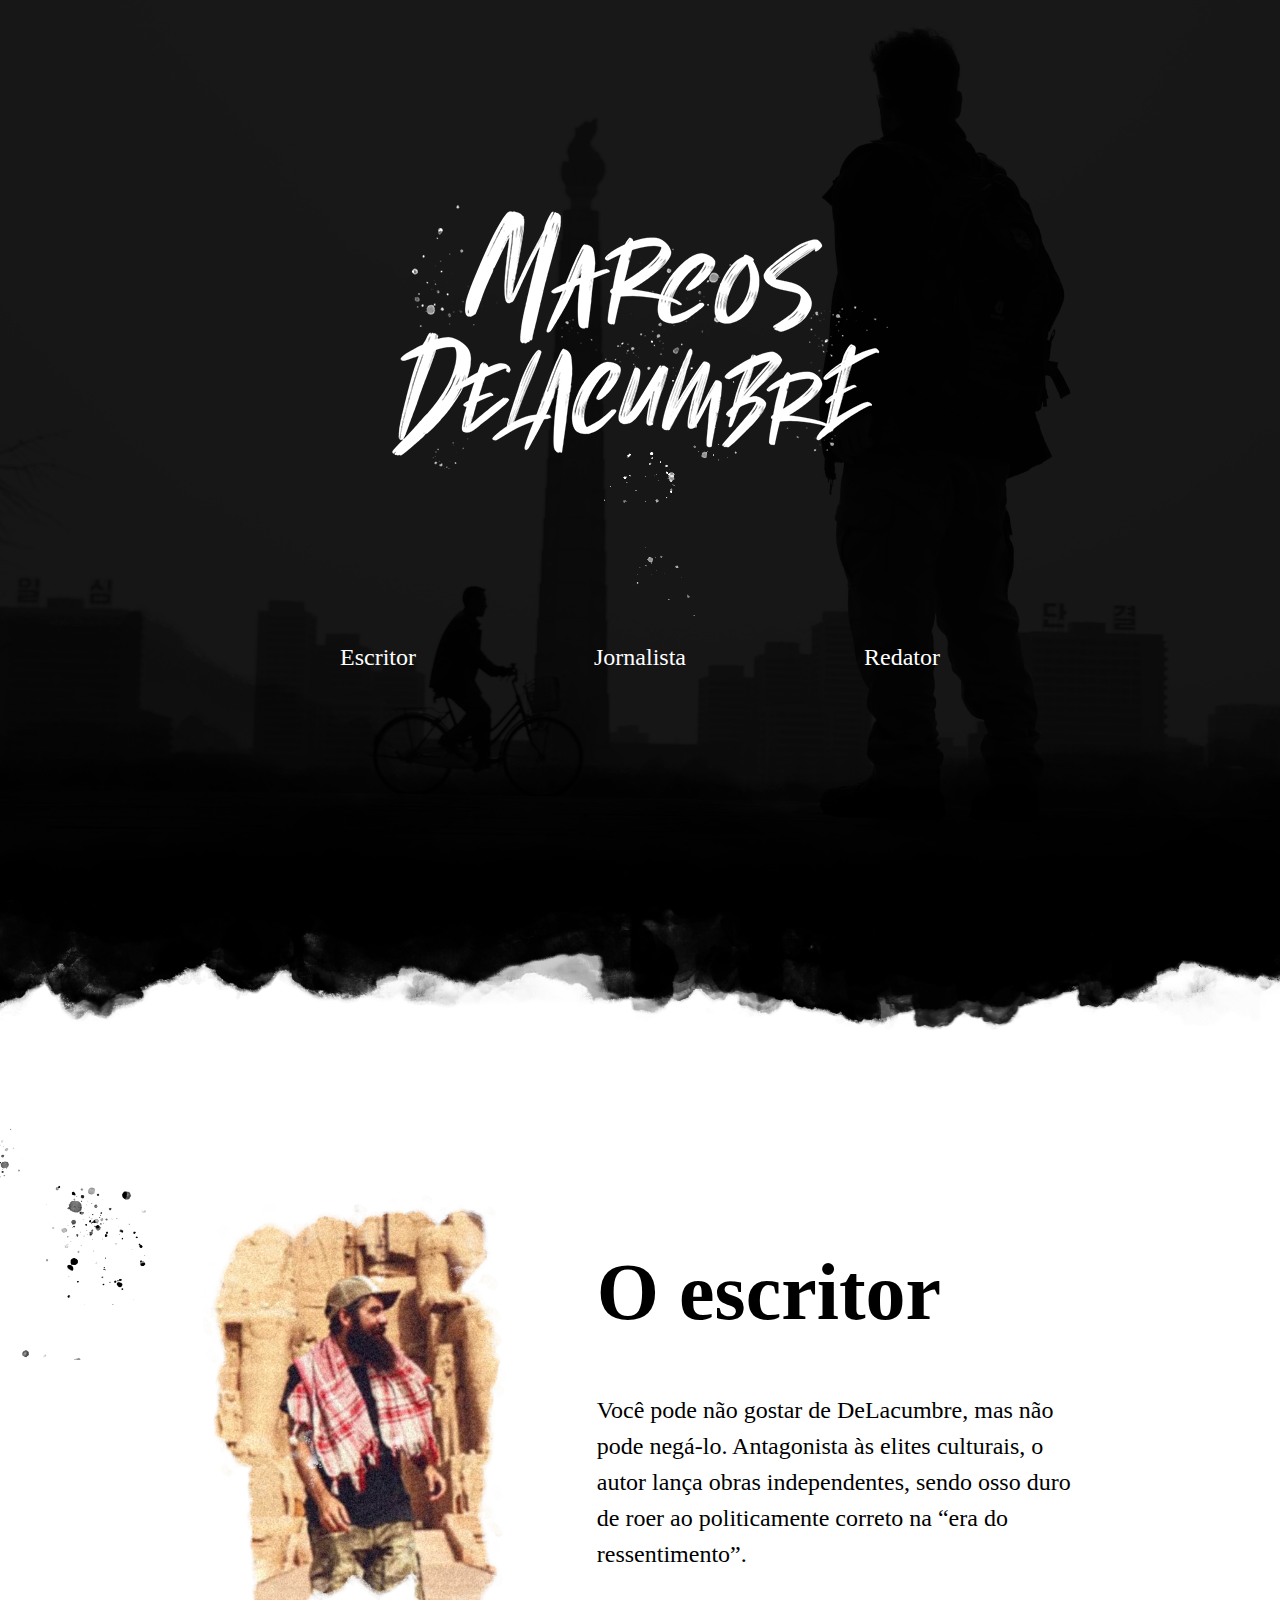
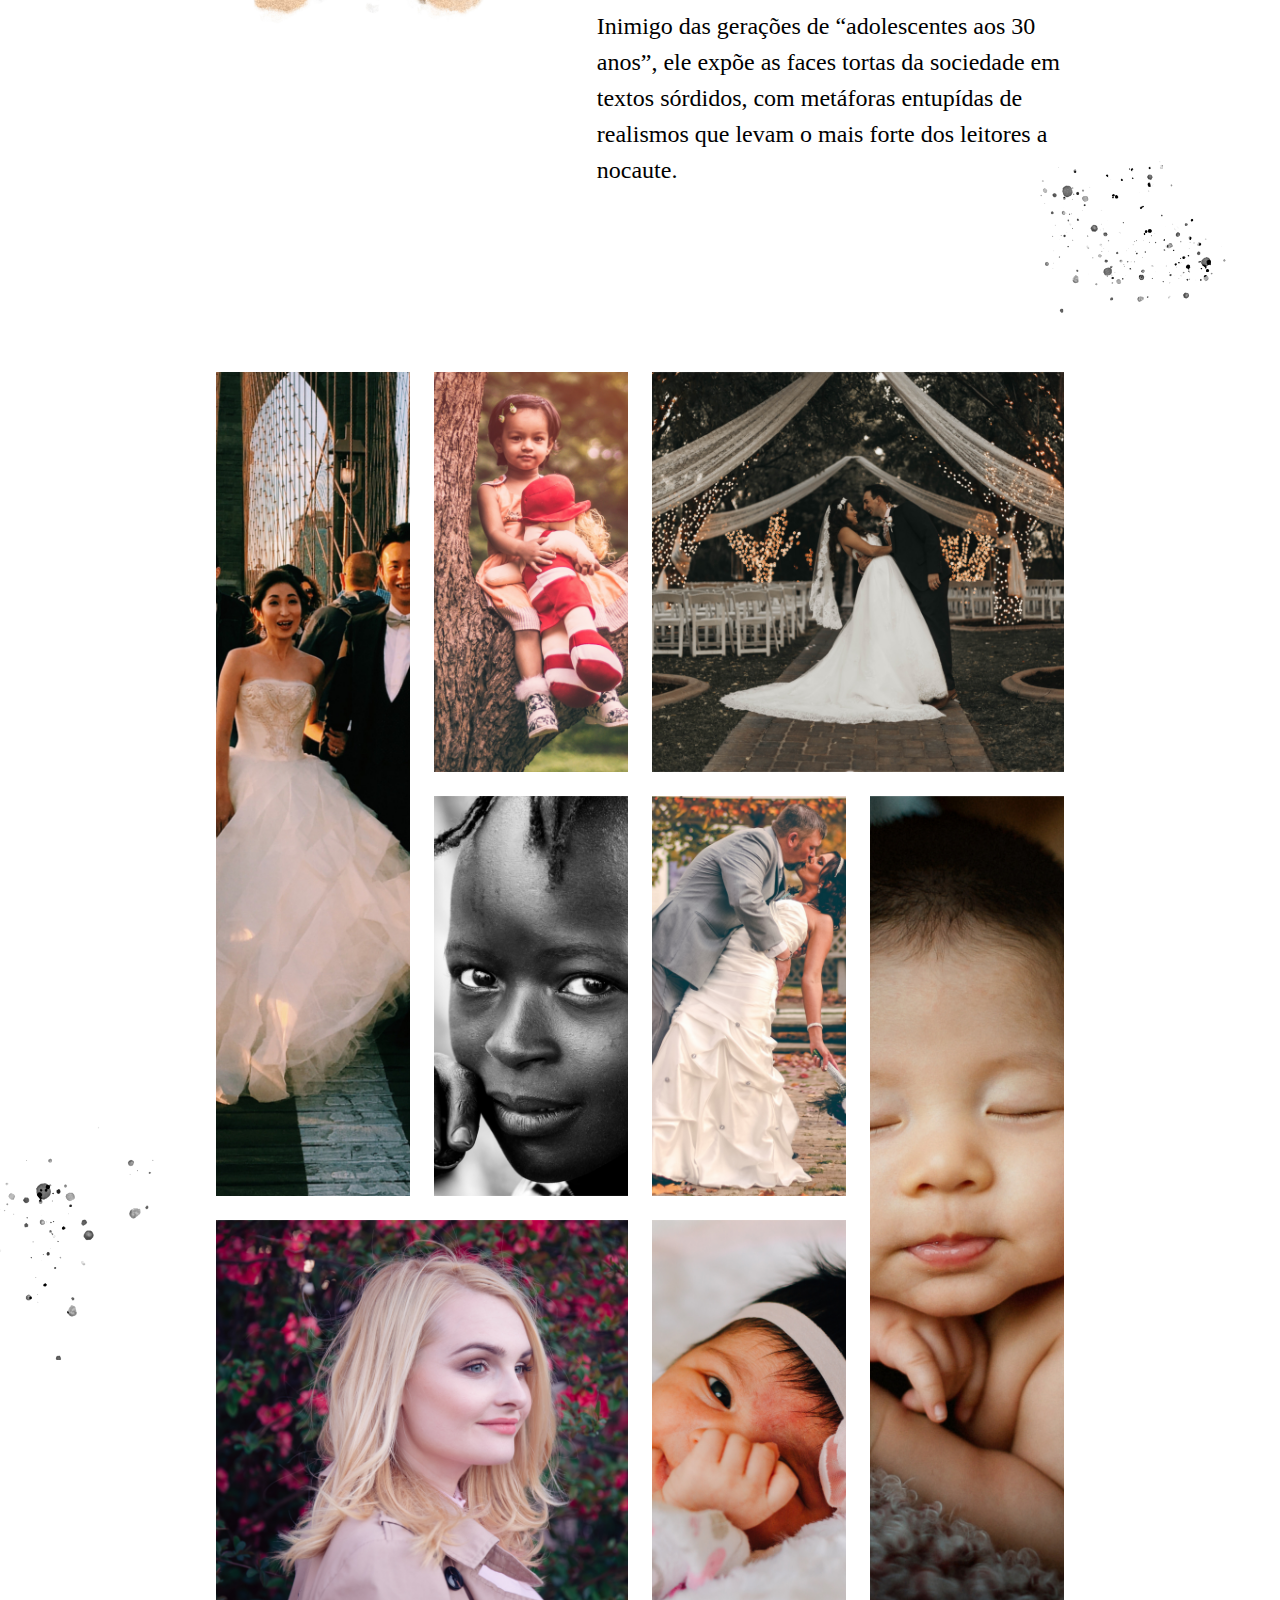
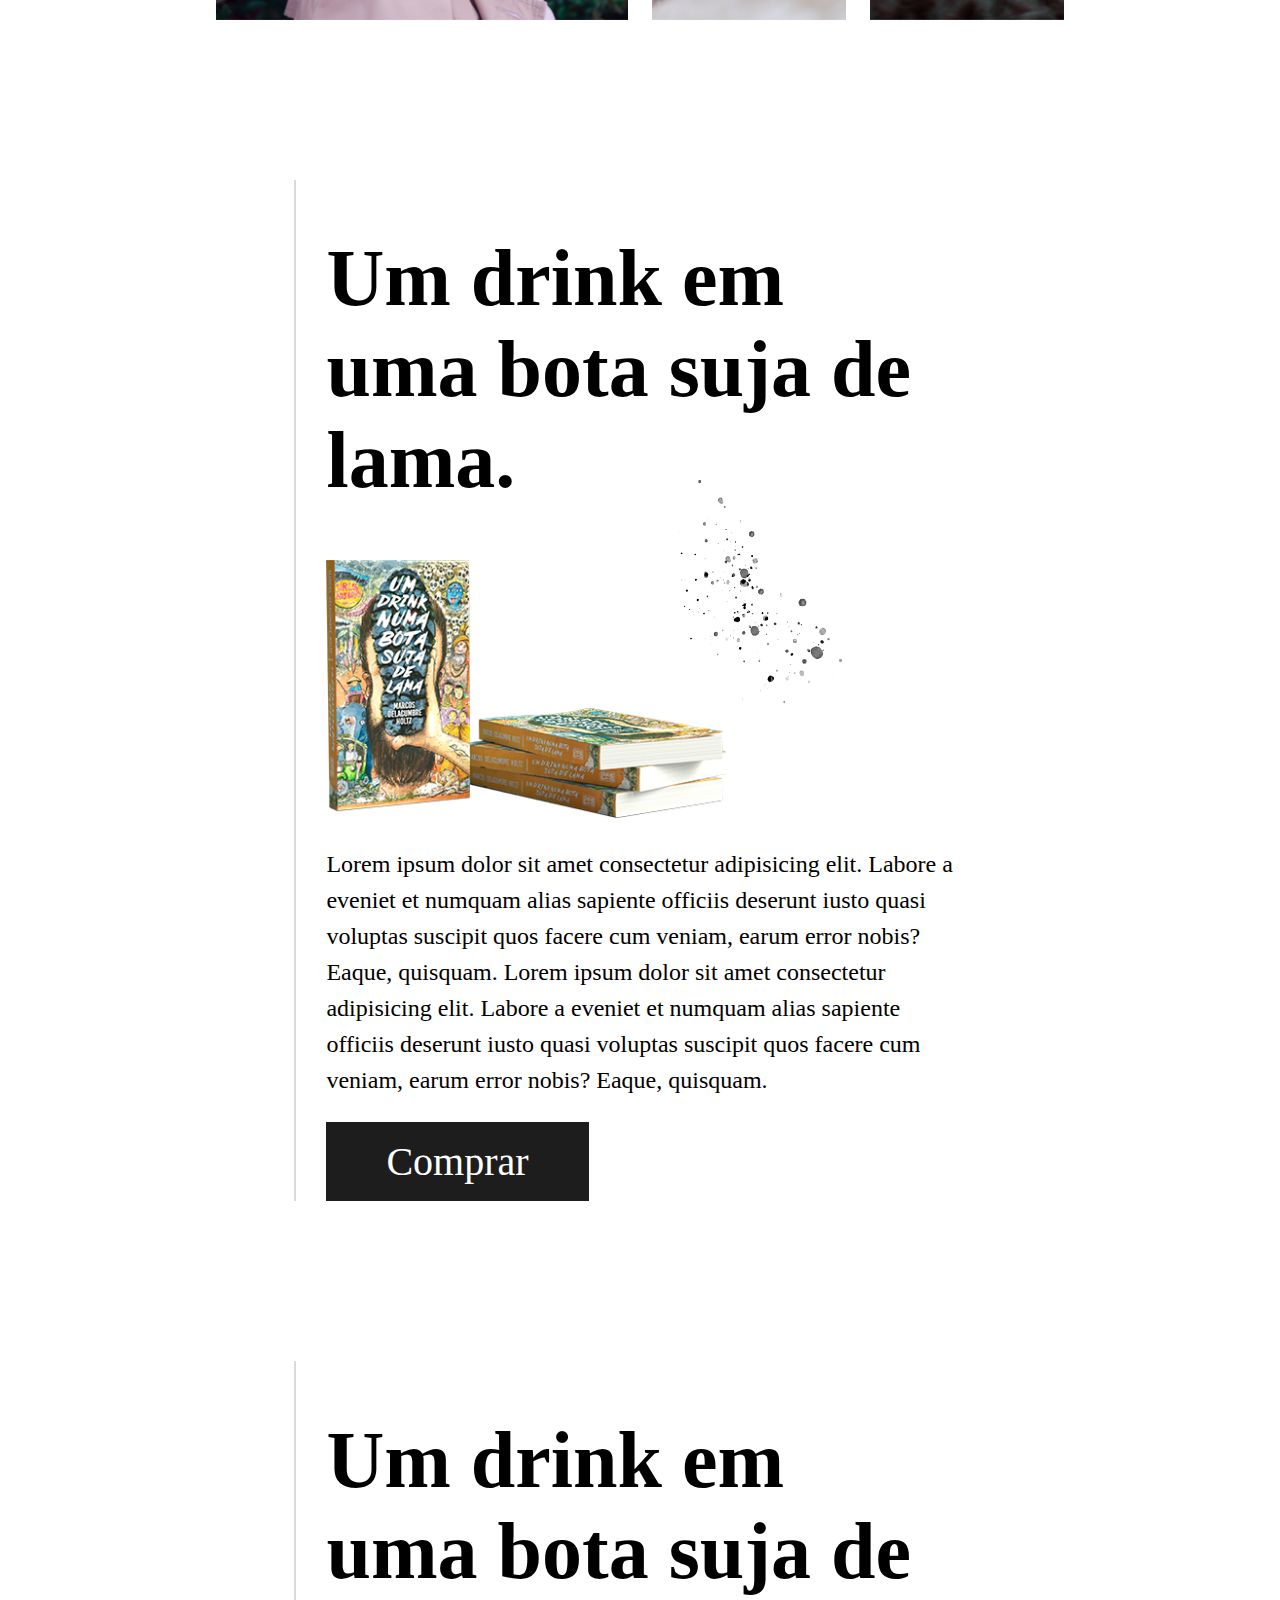
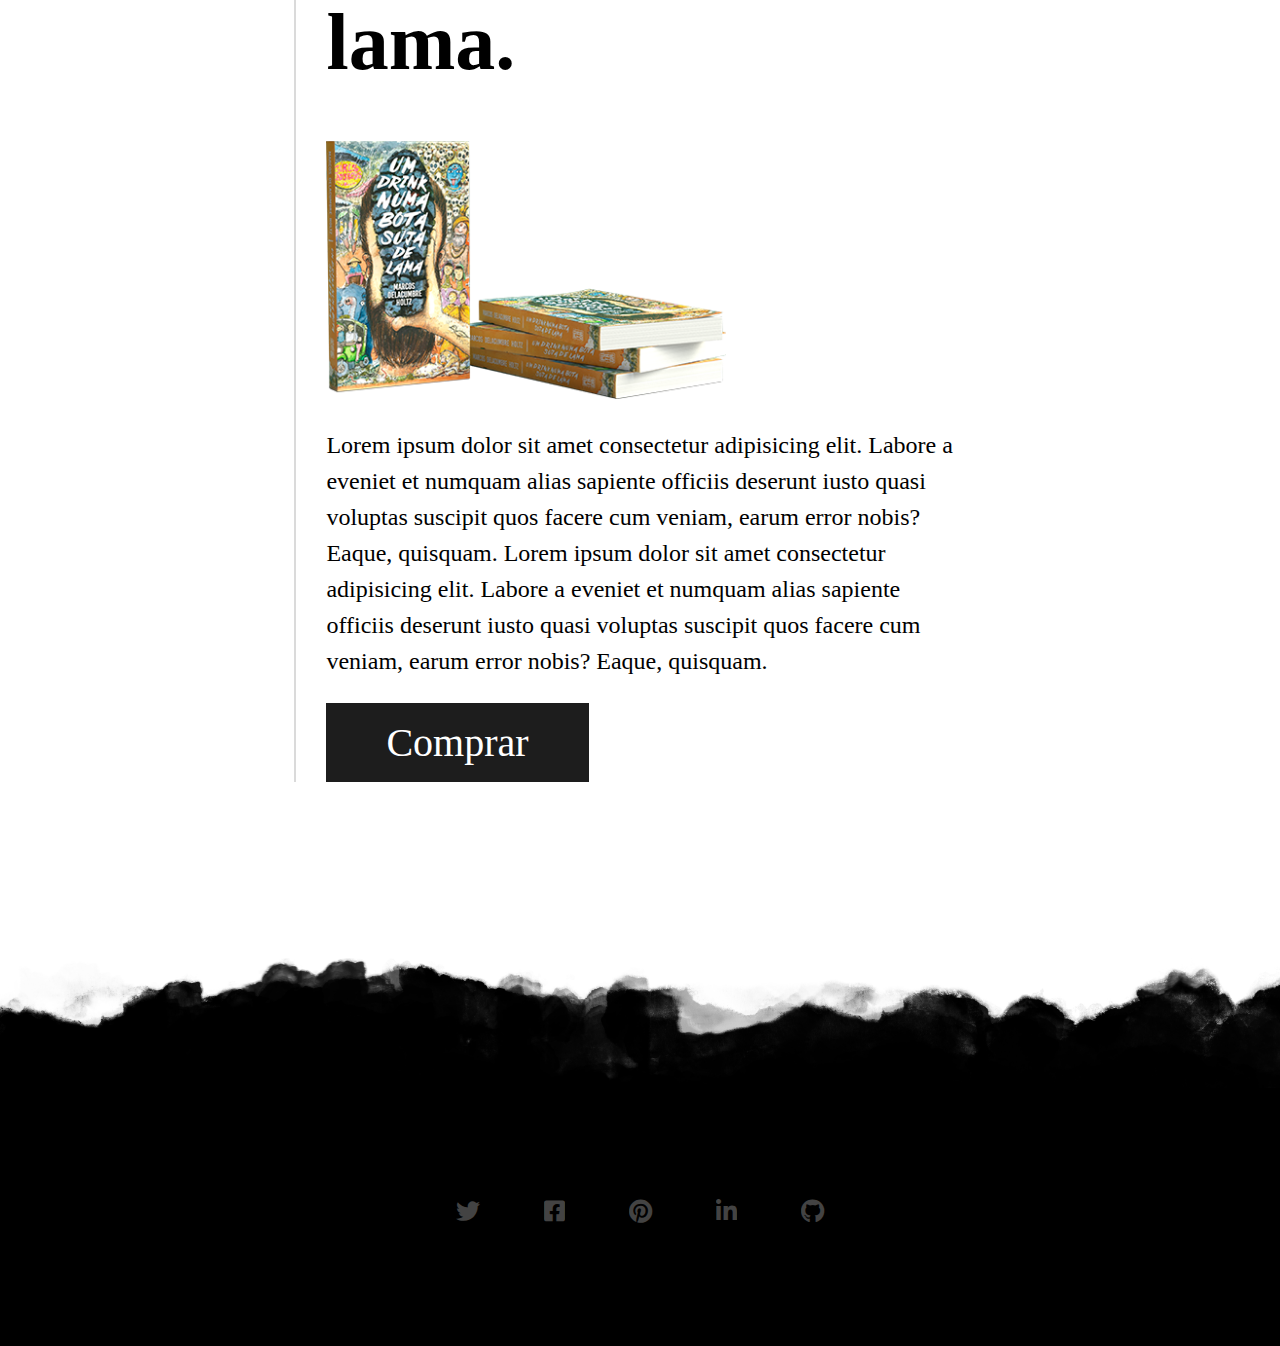
==== commit 825cddad: "ghj" ====
--- a/index.html
+++ b/index.html
@@ -44,6 +44,11 @@
                     dos leitores a nocaute.</p>
             </div>
         </section>
+
+        <img class="mancha1" src="imagens/mancha01.png">
+        <img class="mancha2" src="imagens/mancha02.png">
+        <img class="mancha3" src="imagens/mancha03.png">
+        <img class="mancha4" src="imagens/mancha04.png">
 
         <div class="container">
             <div class="image-gallery">
--- a/style.css
+++ b/style.css
@@ -1,3 +1,4 @@
+
 body {
 
     box-sizing: border-box;
@@ -217,7 +218,7 @@
 
 .texto h1, .livro h1 {
 
-    font-size: 3em;
+    font-size: 5em;
     font-family: Bebas kai;
 }
 
@@ -329,6 +330,42 @@
      color: white;
  }
 
+ .mancha1{
+
+    width: 15em; 
+    position: absolute;
+    top: 110em;
+    right: 0;
+
+ }
+
+ .mancha2{
+
+    width: 15em; 
+    position: absolute;
+    top: 70em;
+    left: -5em;
+
+ }
+
+ .mancha3{
+
+    width: 15em; 
+    position: absolute;
+    top: 170em;
+    left: -5em;
+
+ }
+
+ .mancha4{
+
+    width: 15em; 
+    position: absolute;
+    top: 230em;
+    left: 50%;
+
+ }
+
 @media (max-width: 1200px) {
 
 
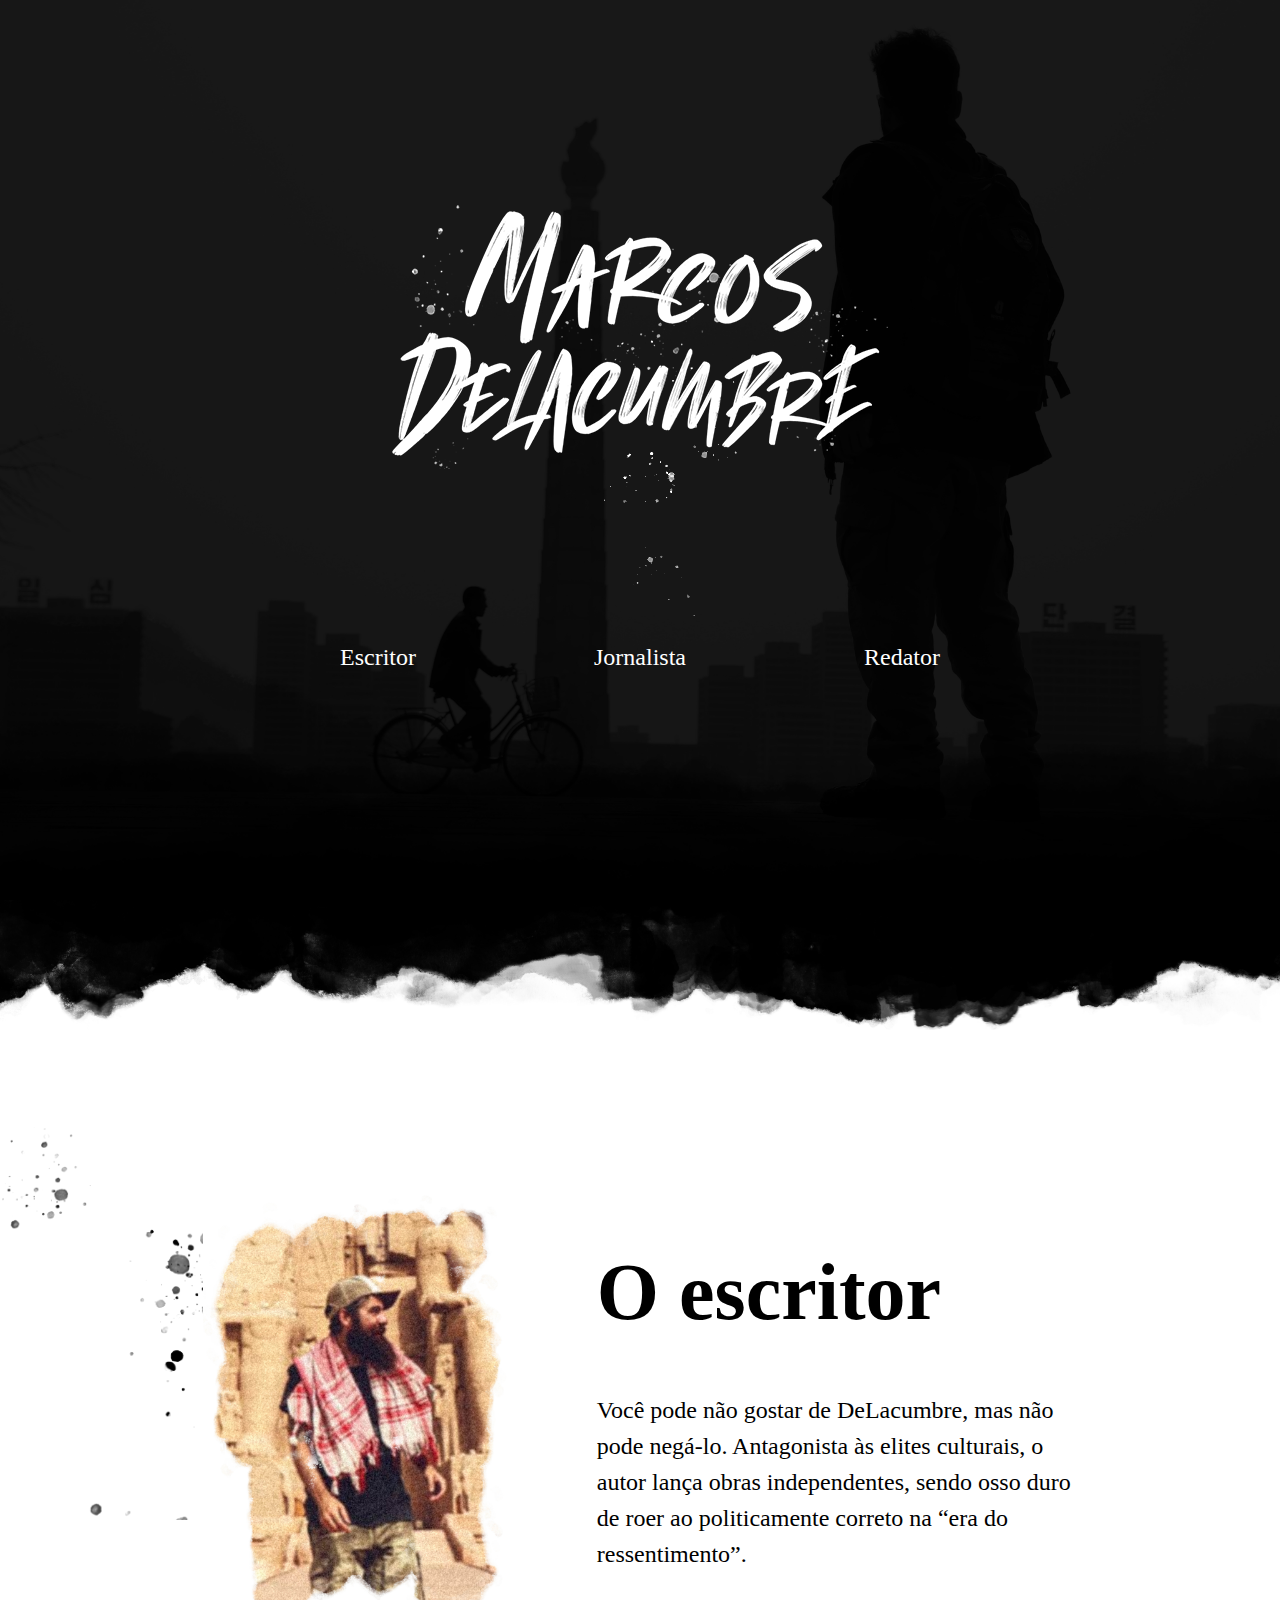
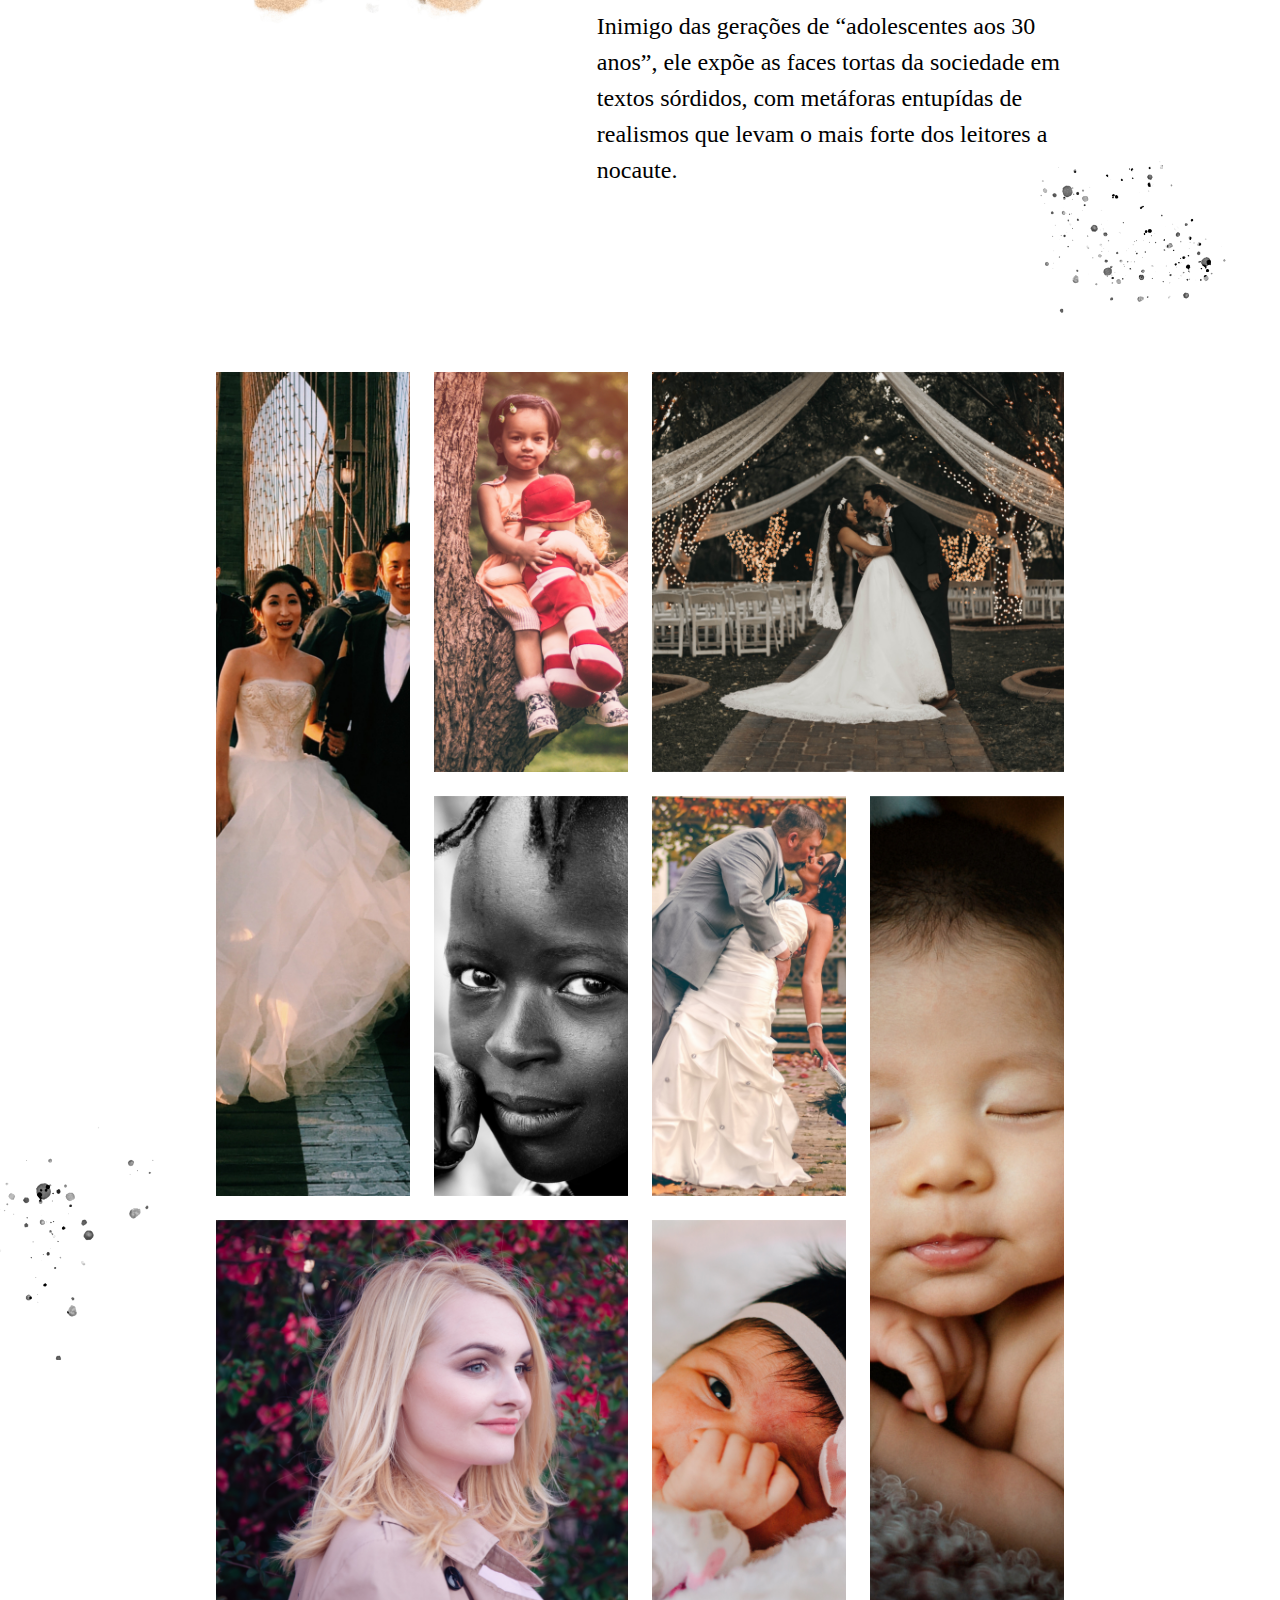
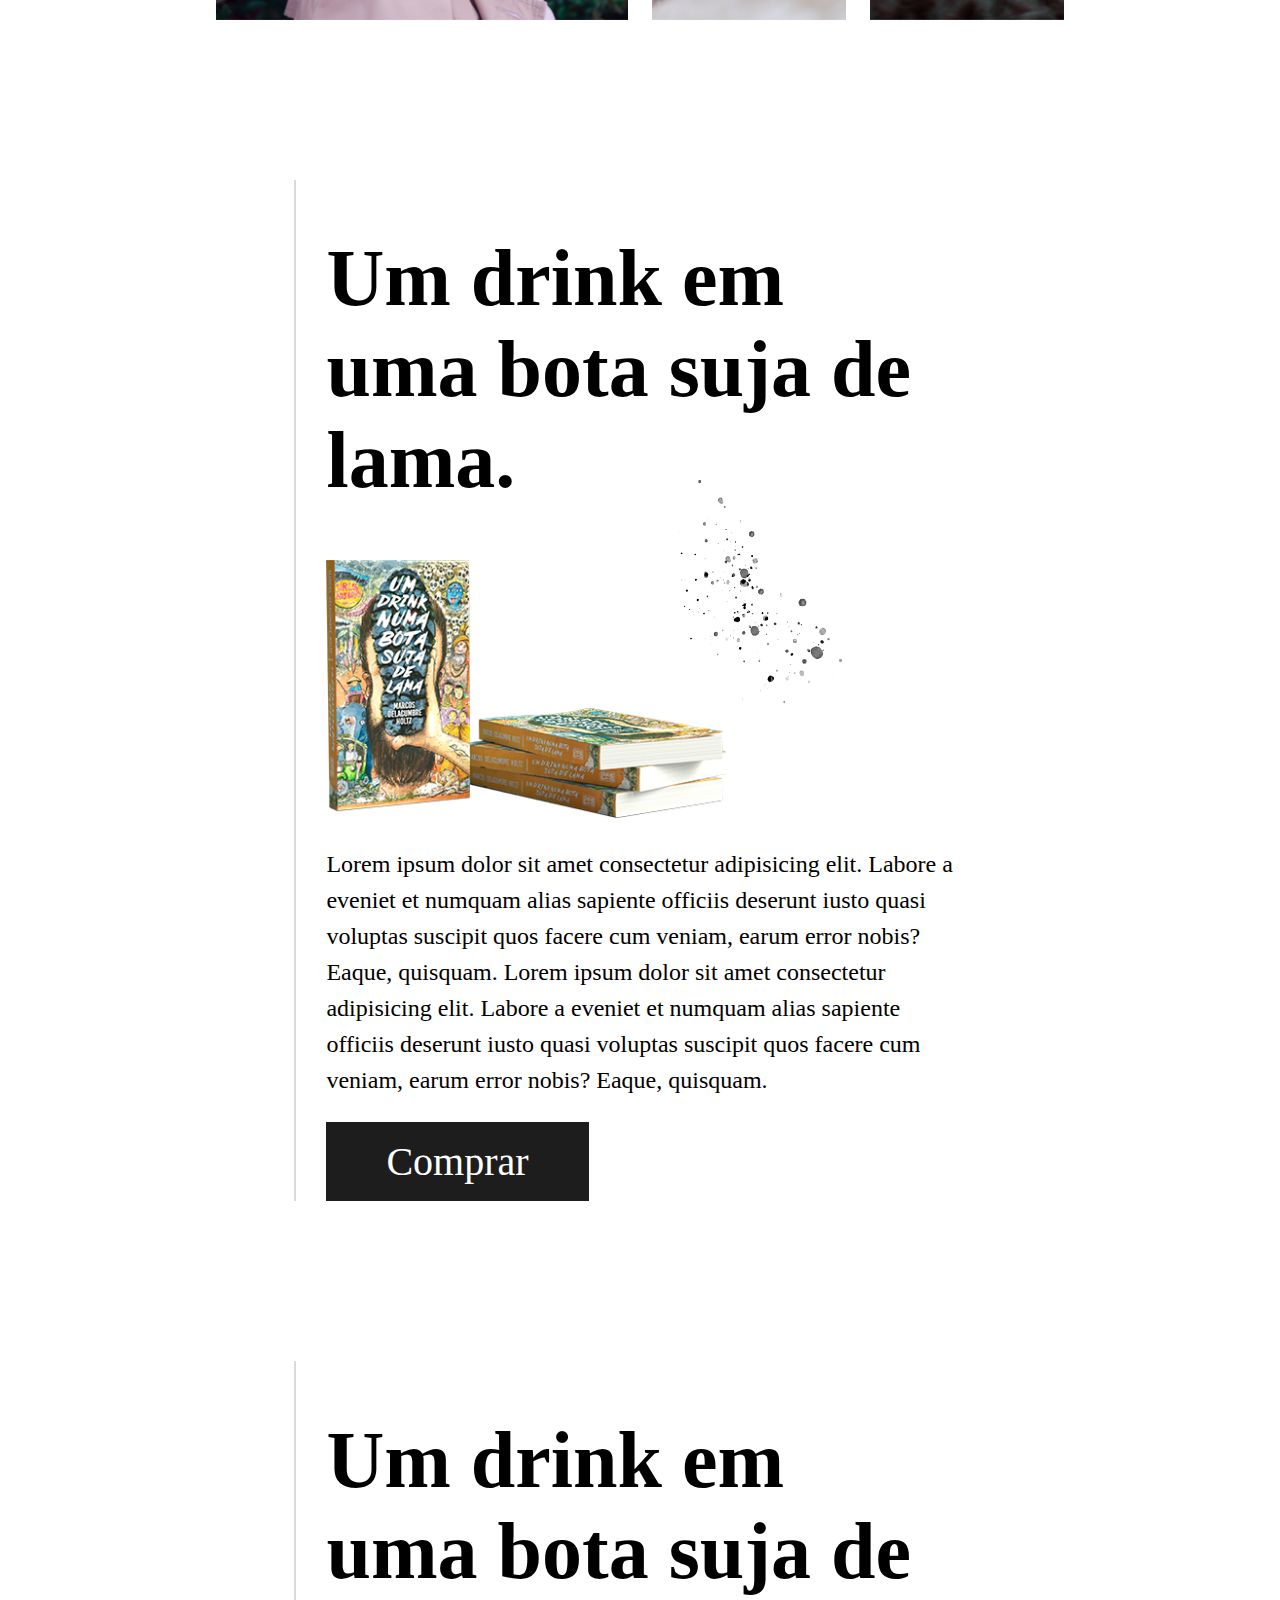
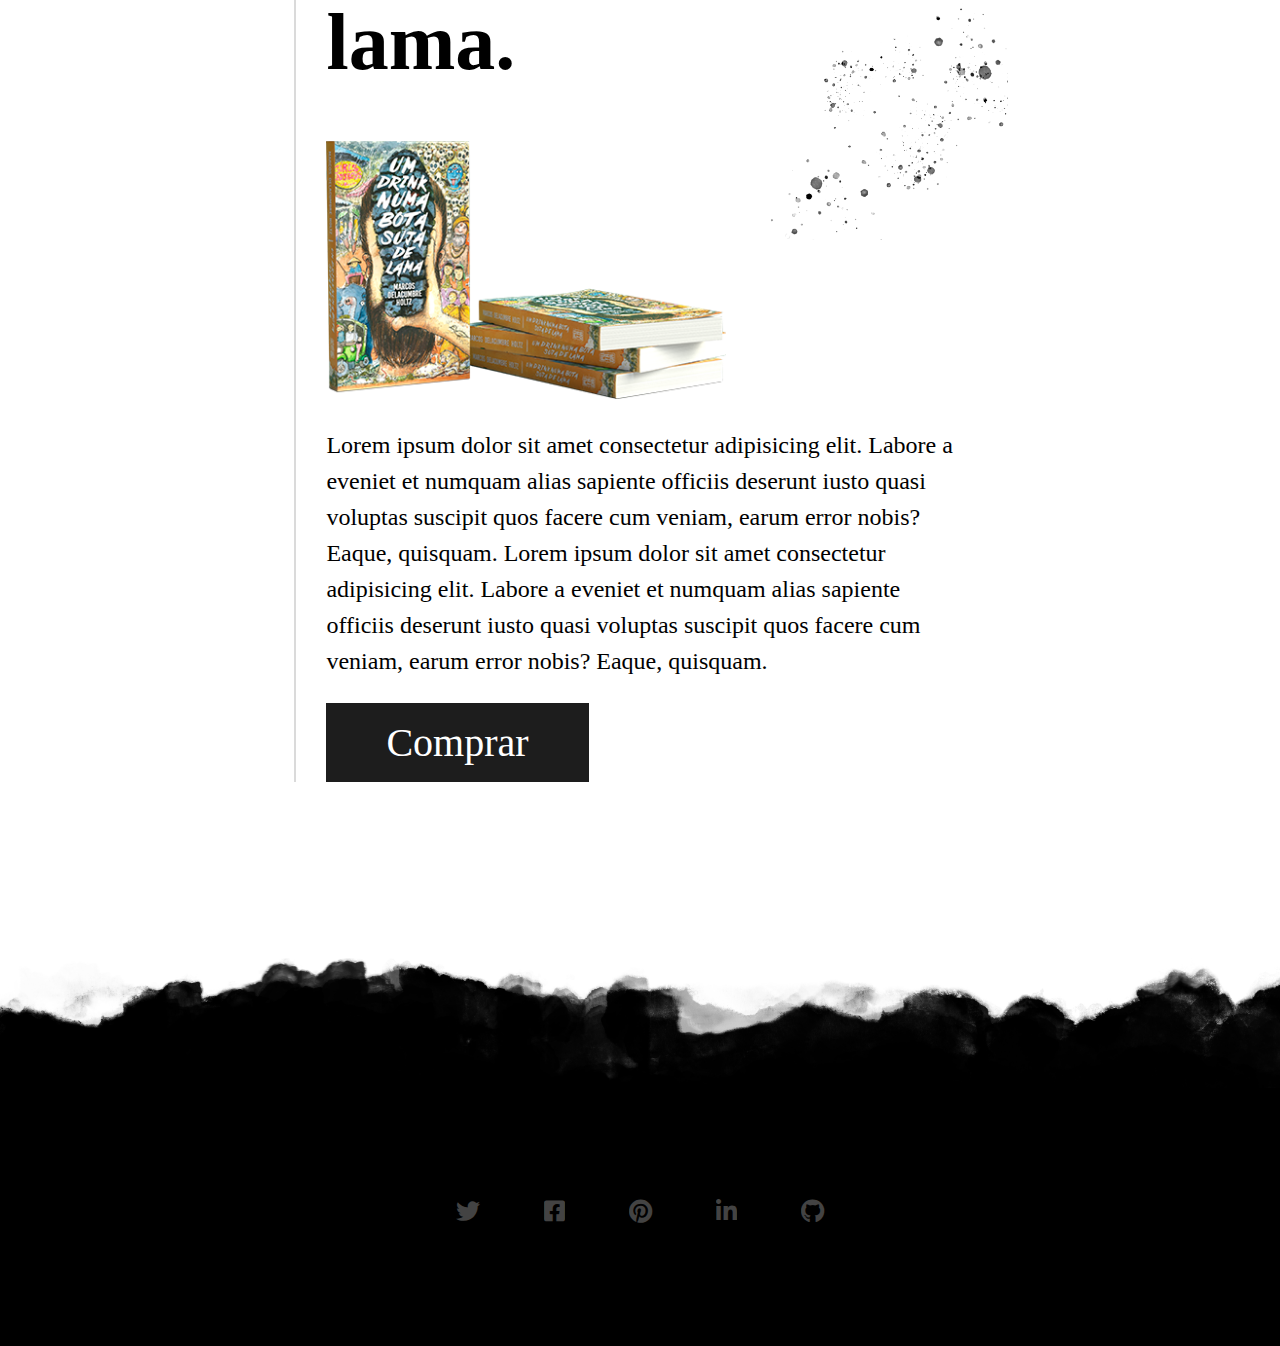
==== commit 61641832: "sites" ====
--- a/index.html
+++ b/index.html
@@ -49,6 +49,7 @@
         <img class="mancha2" src="imagens/mancha02.png">
         <img class="mancha3" src="imagens/mancha03.png">
         <img class="mancha4" src="imagens/mancha04.png">
+        <img class="mancha5" src="imagens/mancha05.png">
 
         <div class="container">
             <div class="image-gallery">
--- a/style.css
+++ b/style.css
@@ -341,10 +341,11 @@
 
  .mancha2{
 
-    width: 15em; 
+    width: 25em; 
     position: absolute;
     top: 70em;
     left: -5em;
+    z-index: -1;
 
  }
 
@@ -363,6 +364,15 @@
     position: absolute;
     top: 230em;
     left: 50%;
+
+ }
+
+ .mancha5{
+
+    width: 15em; 
+    position: absolute;
+    top: 300em;
+    right: 17em;
 
  }
 
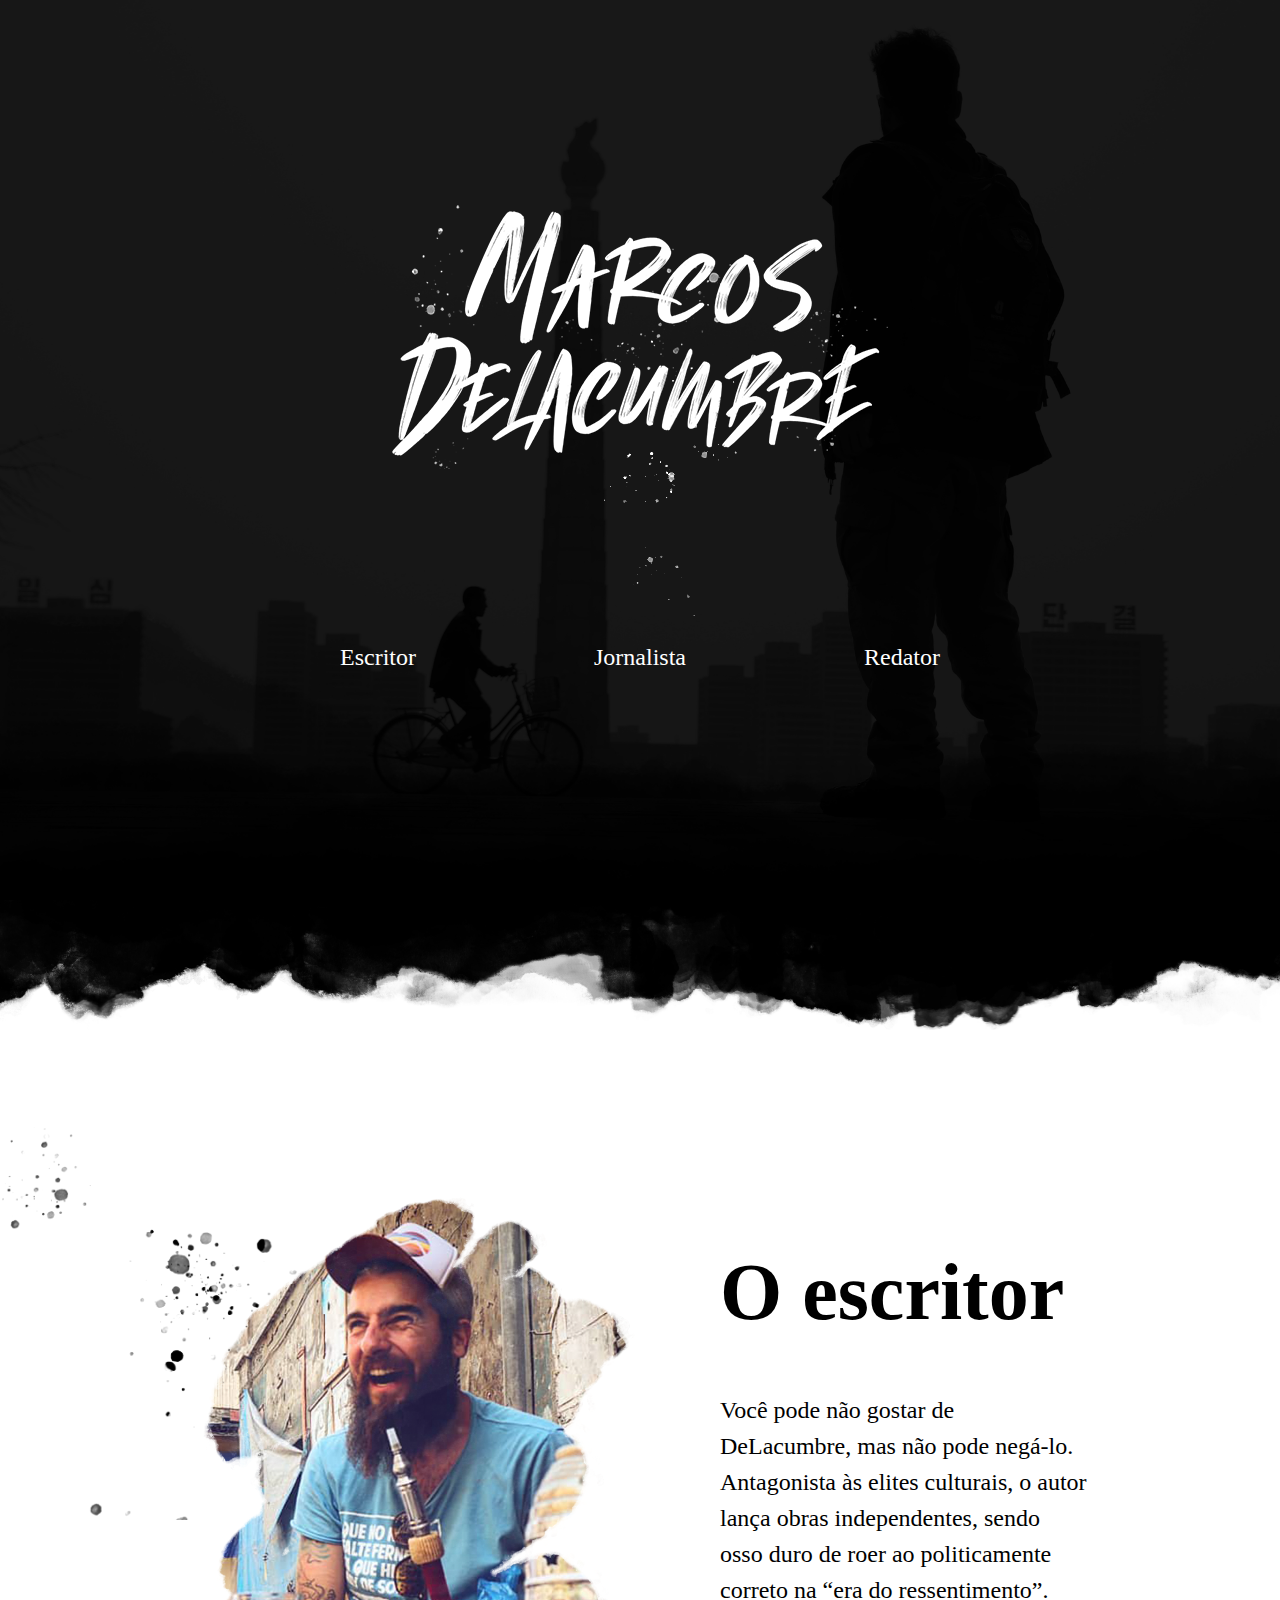
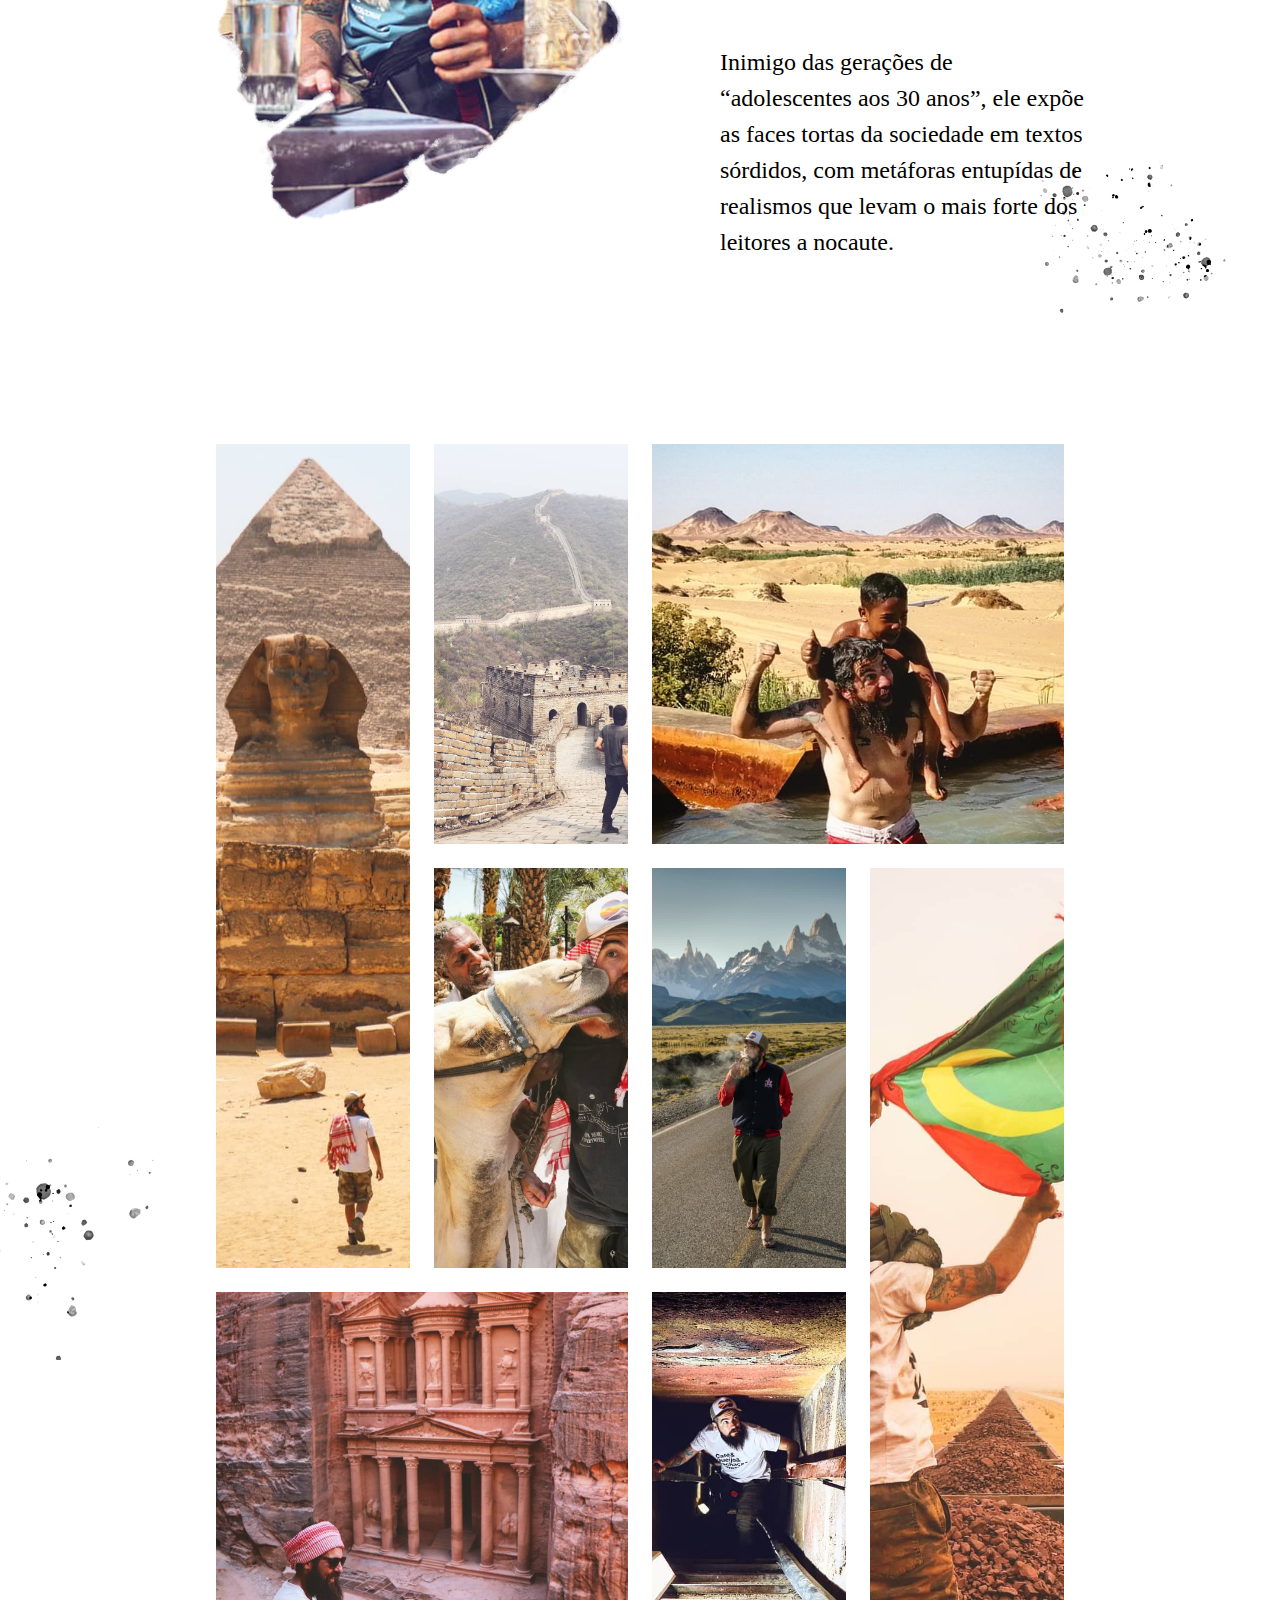
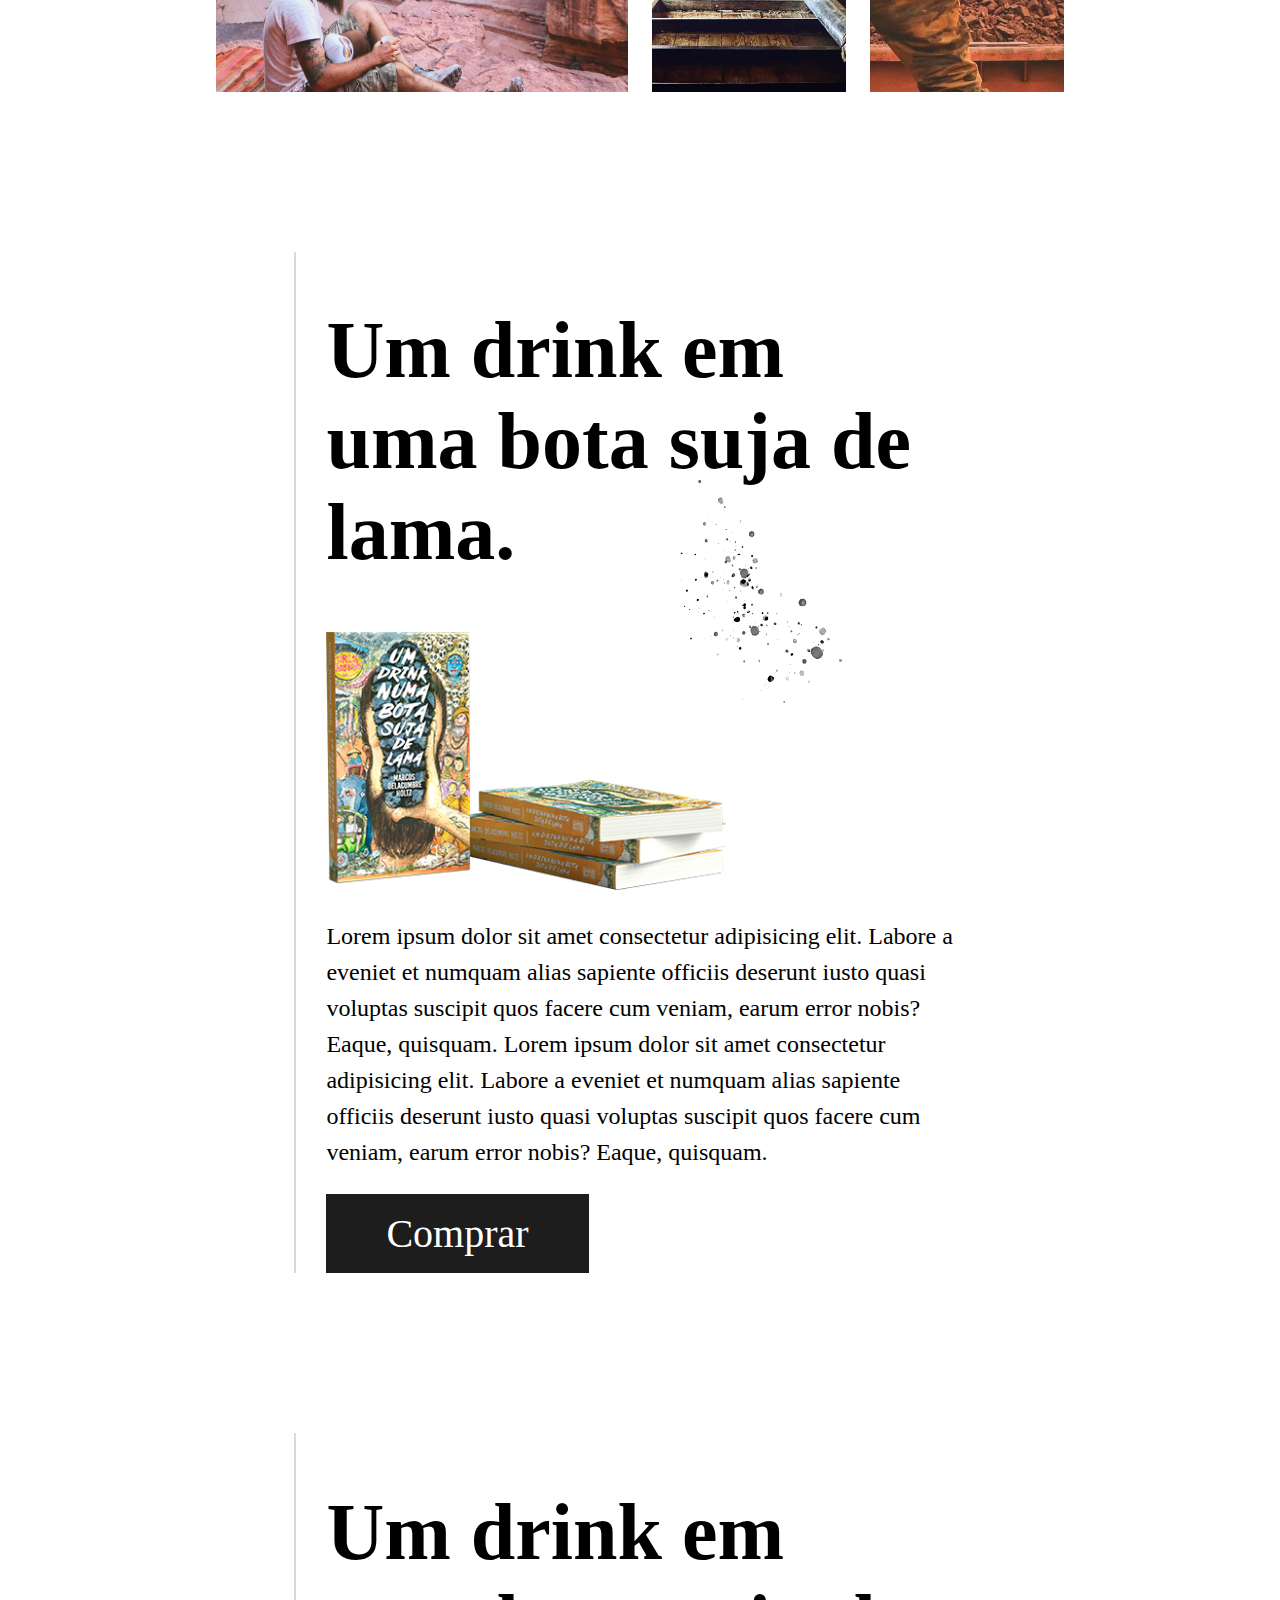
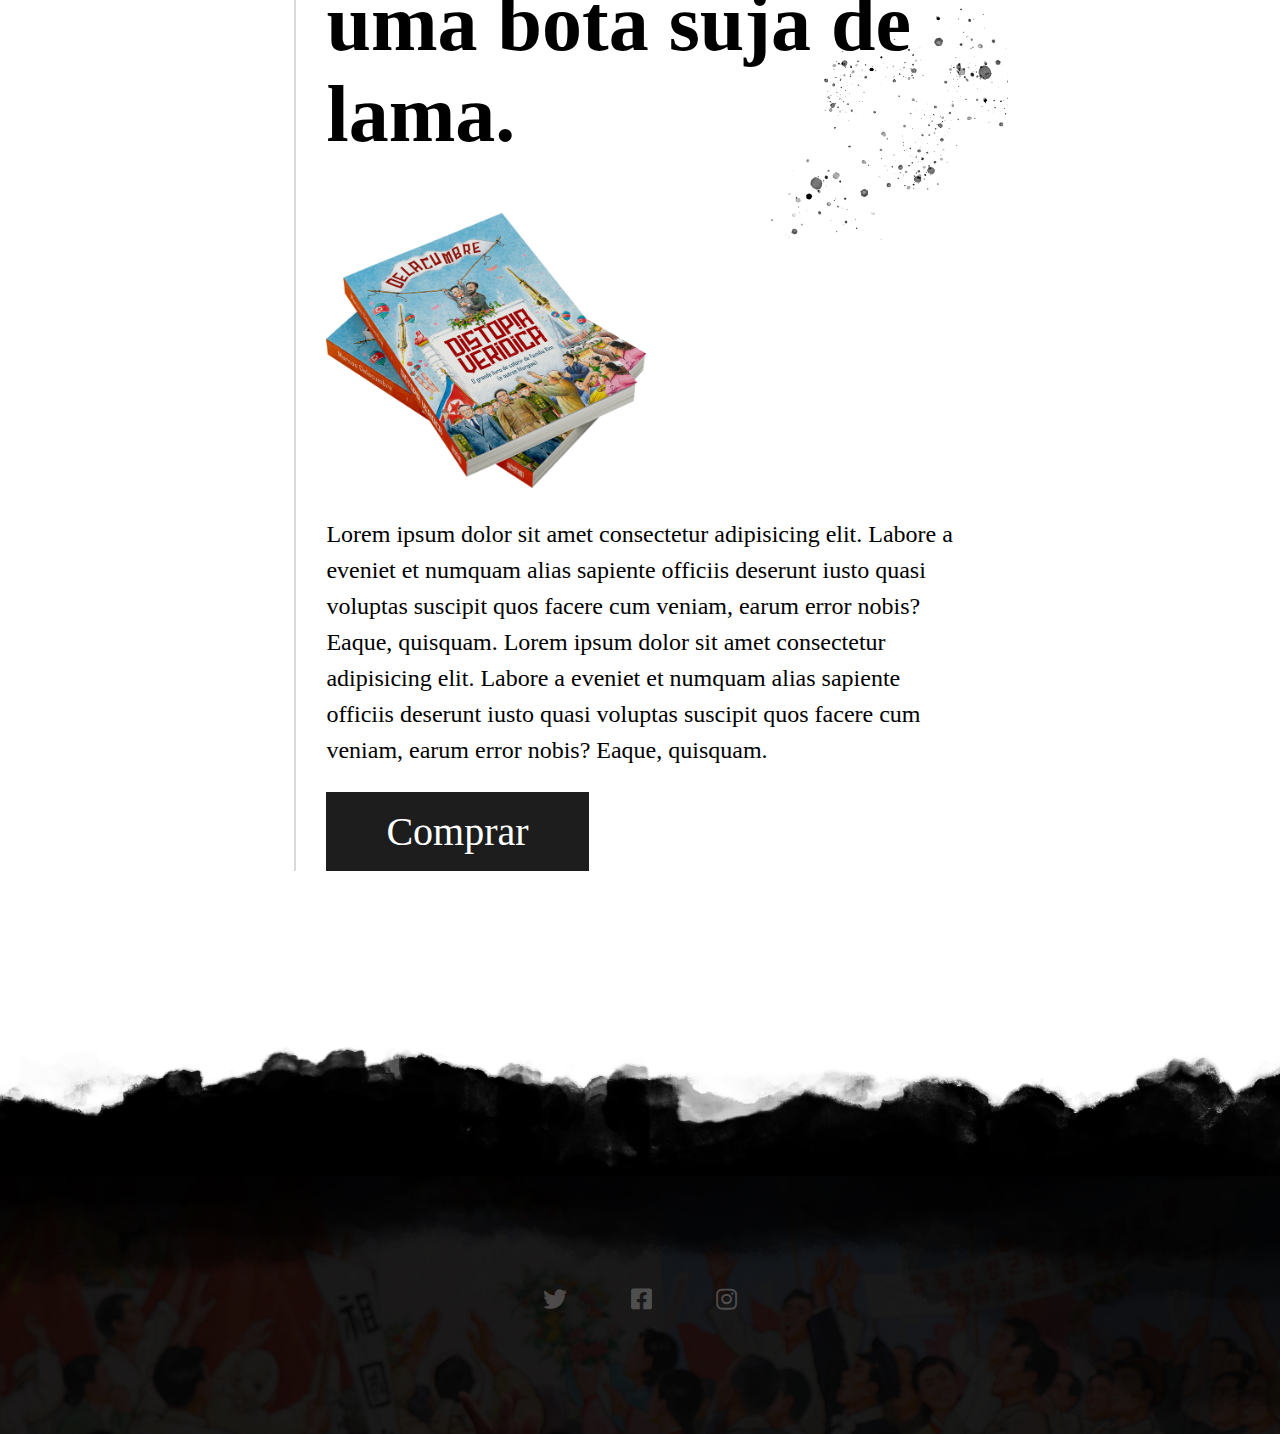
==== commit 79b6bd2e: "resp" ====
--- a/index.html
+++ b/index.html
@@ -34,7 +34,7 @@
 
     
         <section class="perfil">
-            <img class="foto-perfil" src="imagens/perfil.jpg">
+            <img class="foto-perfil" src="imagens/perfil.png">
             <div class="texto">
                 <h1> O escritor </h1>
                 <p> Você pode não gostar de DeLacumbre, mas não pode negá-lo. Antagonista às elites culturais, o 
@@ -98,7 +98,7 @@
         <div class="livro">
             <div class="livrodesc">
                 <h1> Um drink em uma bota suja de lama. </h1>
-                <img class="mockup-livro1" src="imagens/livro01.png">
+                <img class="mockup-livro2" src="imagens/livro02.png">
                 <p> Lorem ipsum dolor sit amet consectetur adipisicing elit. Labore a eveniet et numquam alias 
                     sapiente officiis deserunt iusto quasi voluptas suscipit quos facere cum veniam, earum error nobis? 
                     Eaque, quisquam.
@@ -122,15 +122,9 @@
             <li> 
                 <a href="#"><i class="fab fa-facebook-square"></i></a>
             </li>
-            <li> 
-                <a href="#"><i class="fab fa-pinterest"></i></a>
-            </li>
-            <li> 
-                <a href="#"><i class="fab fa-linkedin-in"></i></a>
-            </li>
 
             <li> 
-                <a href="#"><i class="fab fa-github"></i></a>
+                <a href="#"><i class="fab fa-instagram"></i></a>
             </li>
 
         </ul>
--- a/style.css
+++ b/style.css
@@ -200,20 +200,18 @@
     display: flex;
     justify-content: center;
     margin: 10em auto 10em auto;
-    
 }
 
 .perfil .foto-perfil {
 
-    width: 35%;
-    height: 35%;
+   width: 28em;
+   height: 40em;
 }
 
 .texto {
 
     margin-left: 5em;
     width: 30em;
-    
 }
 
 .texto h1, .livro h1 {
@@ -236,8 +234,6 @@
     justify-content: center;
     margin: 10em auto;
     position: relative;
-
-
 }
 
 .livro::before {
@@ -248,13 +244,18 @@
     background-color: rgb(218, 218, 218);
     position: absolute;
     left: -2em;
-    
-
-}
-
-.livro img {
+}
+
+.mockup-livro1{
 
     width: 25em;
+    height: 100%;
+    display:inline-block;
+}
+
+.mockup-livro2 {
+
+    width: 20em;
     height: 100%;
     display:inline-block;
 }
@@ -272,8 +273,6 @@
     width: auto;
     line-height: 1.5em;
     font-family:Zilla Slab;
-    
-
 }
 
 button{
@@ -299,12 +298,13 @@
 footer {
 
     height: 30vh;
-    background-color: black;
+    background-image: url(imagens/bgfooter.jpg);
+    background-repeat: no-repeat;
+    background-size: cover;
+    background-position: bottom;
     display: flex;
     justify-content: center;
     align-items: center;
-
-  
 }
 
 
@@ -346,7 +346,6 @@
     top: 70em;
     left: -5em;
     z-index: -1;
-
  }
 
  .mancha3{
@@ -355,7 +354,6 @@
     position: absolute;
     top: 170em;
     left: -5em;
-
  }
 
  .mancha4{
@@ -364,7 +362,6 @@
     position: absolute;
     top: 230em;
     left: 50%;
-
  }
 
  .mancha5{
@@ -373,8 +370,8 @@
     position: absolute;
     top: 300em;
     right: 17em;
-
- }
+ }
+ 
 
 @media (max-width: 1200px) {
 
@@ -392,6 +389,25 @@
     main {
 
         width: 90%;
+    }
+
+    .perfil .foto-perfil {
+
+        transform: translateY(5em);
+        width: 18em;
+        height: 25em;
+     }
+
+    .texto {
+
+        margin-left: 1em;
+    }
+
+    .texto p {
+
+        font-size: 1.2em;
+        line-height: 1.5em;
+        font-family:Zilla Slab;
     }
 
 
@@ -453,6 +469,21 @@
 
         margin-top: 1em;
     }
+
+    section{
+
+        flex-direction: column;
+        
+    }
+
+    .perfil .foto-perfil {
+
+        transform: translateY(2em);
+        width: 18em;
+        height: 25em;
+        align-self: center;
+     }
+     
 
     main {
 
@@ -477,6 +508,17 @@
 
     }
 
+    .mockup-livro1{
+
+        width: 20em;
+    }
+    
+    .mockup-livro2 {
+    
+        width: 15em;
+    
+    }
+
 
 
 }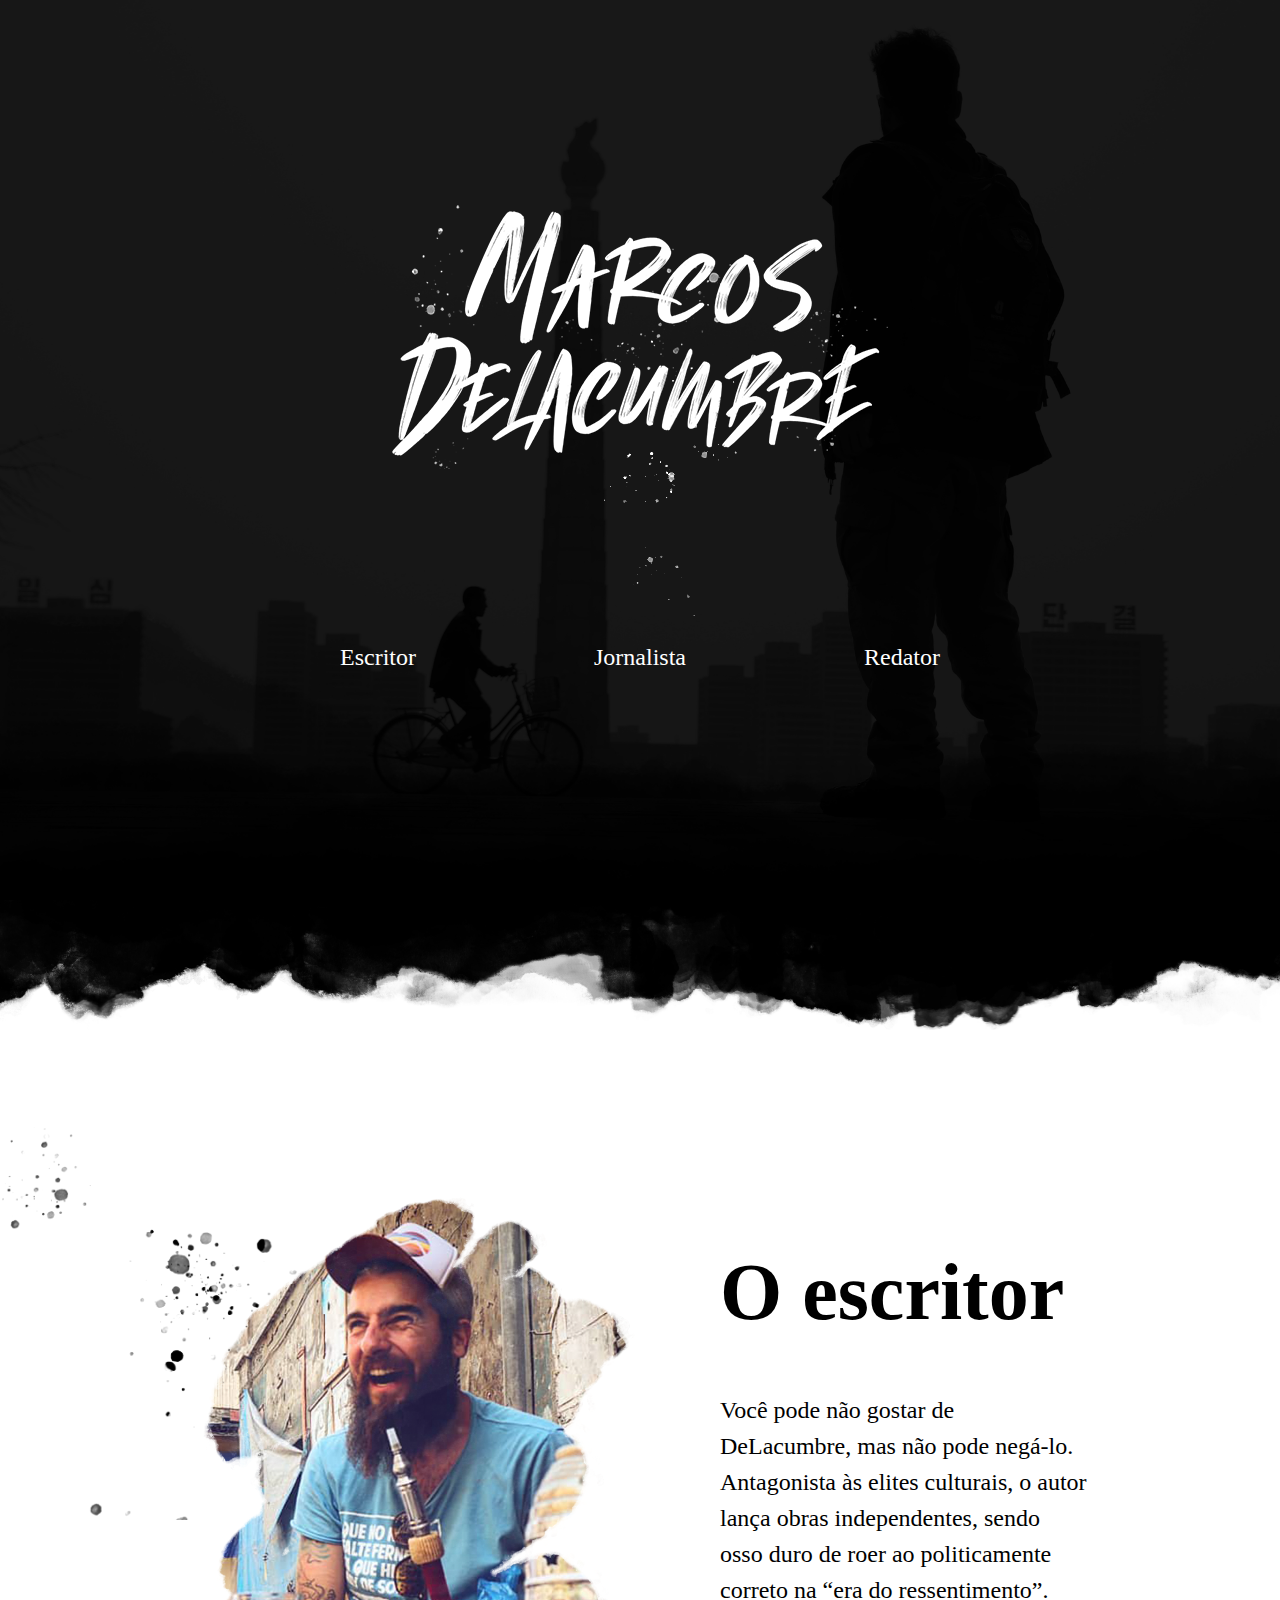
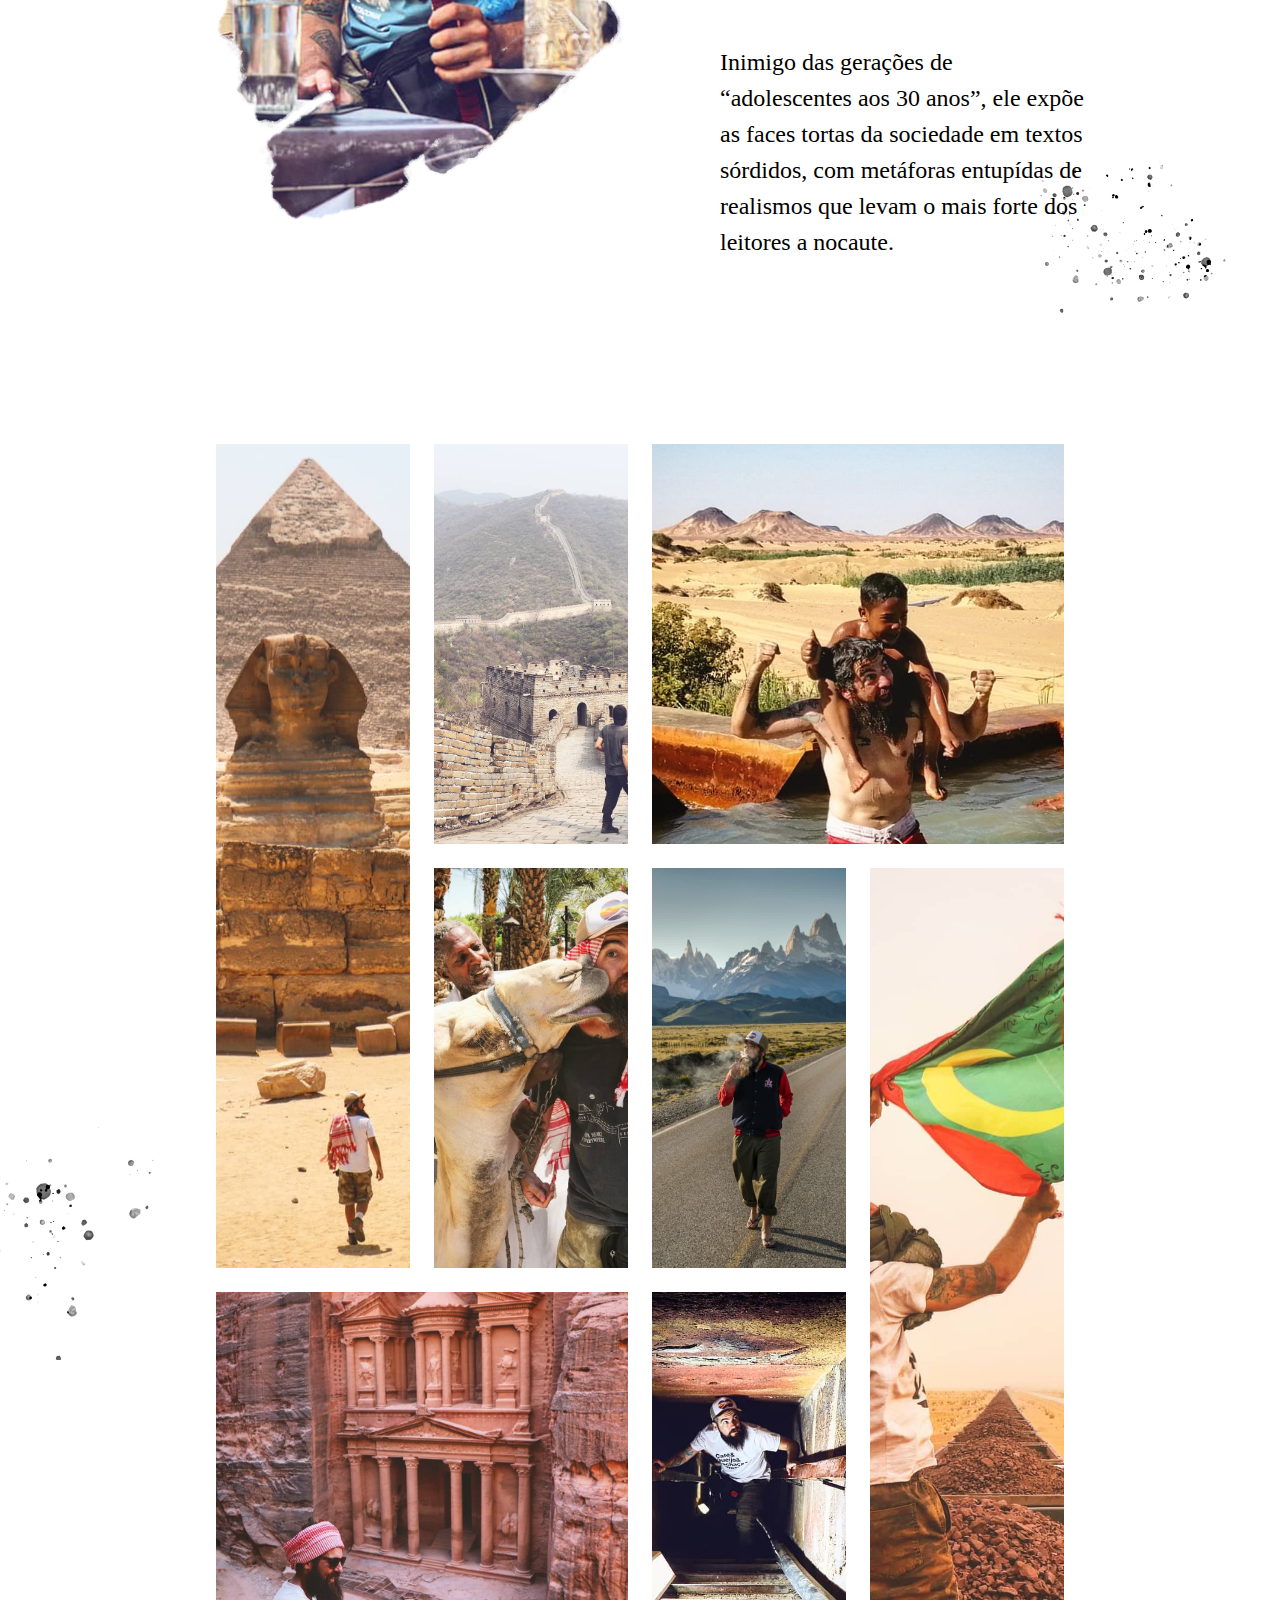
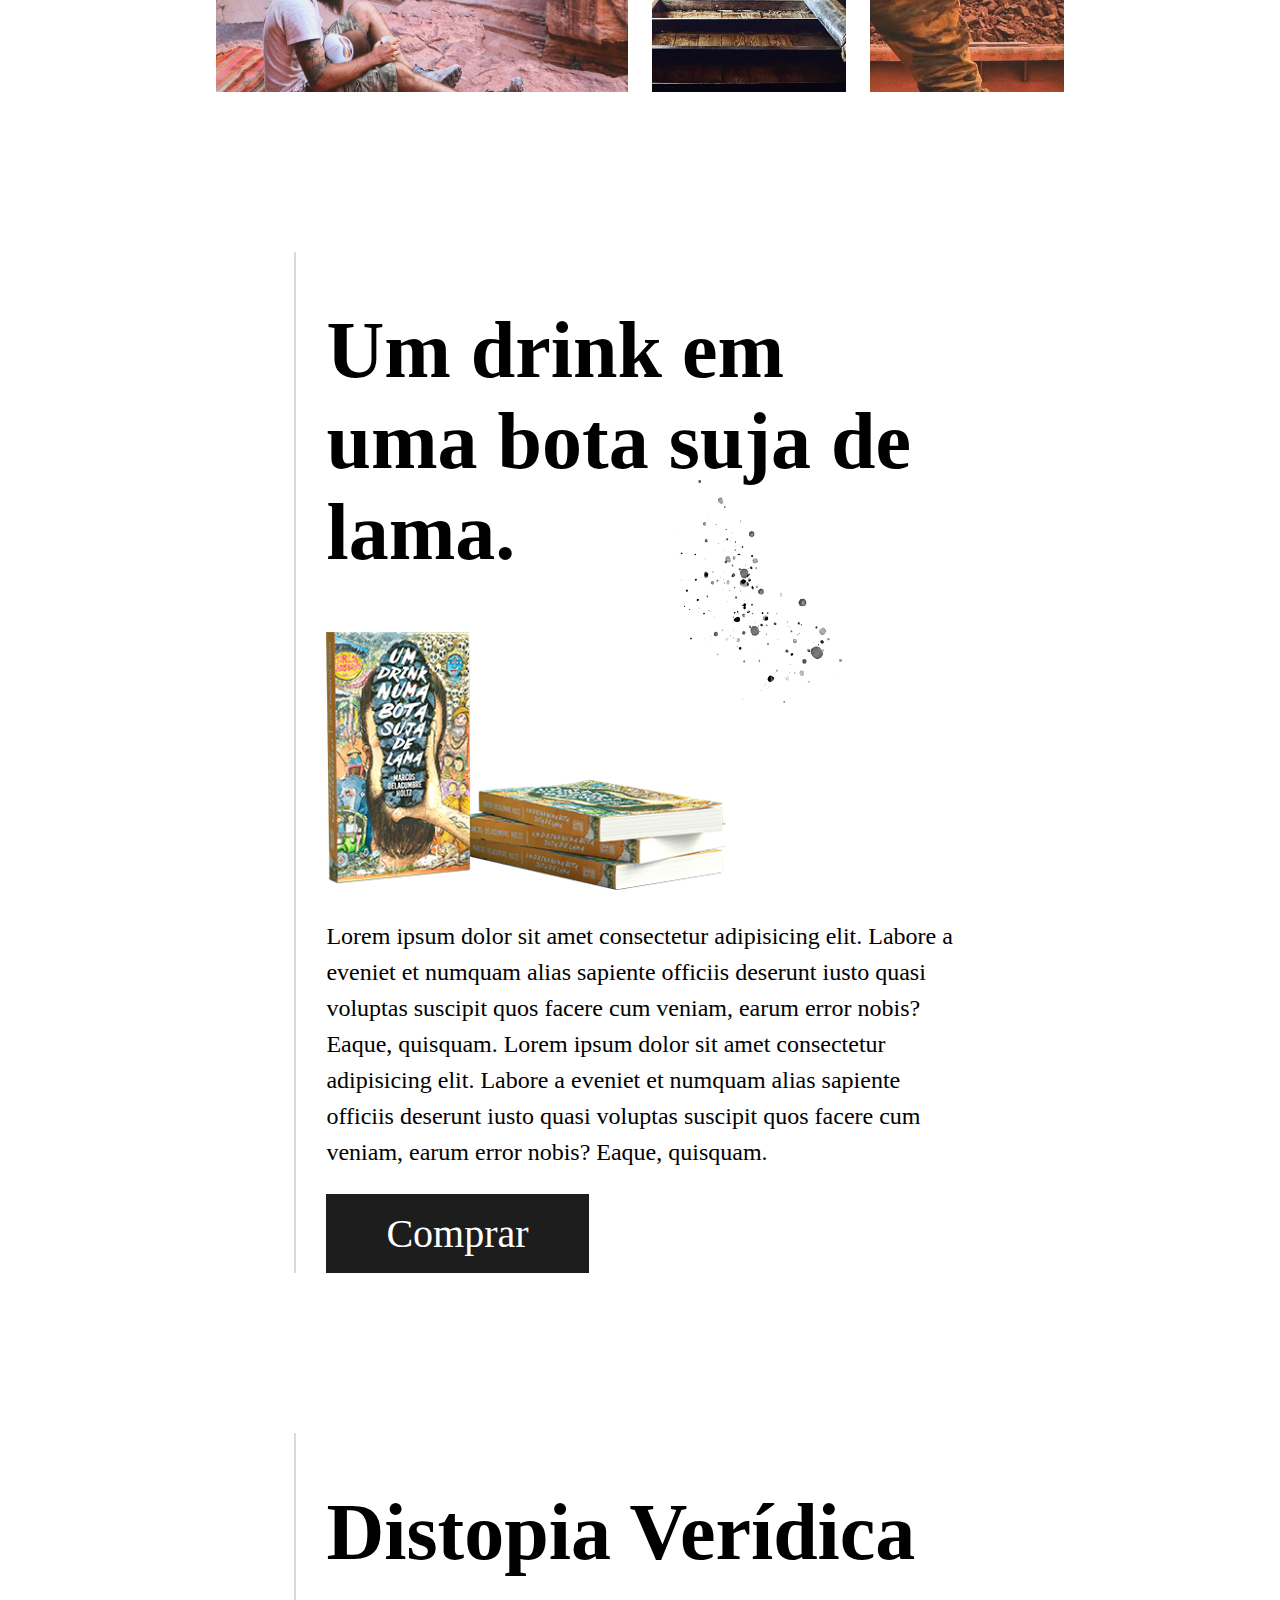
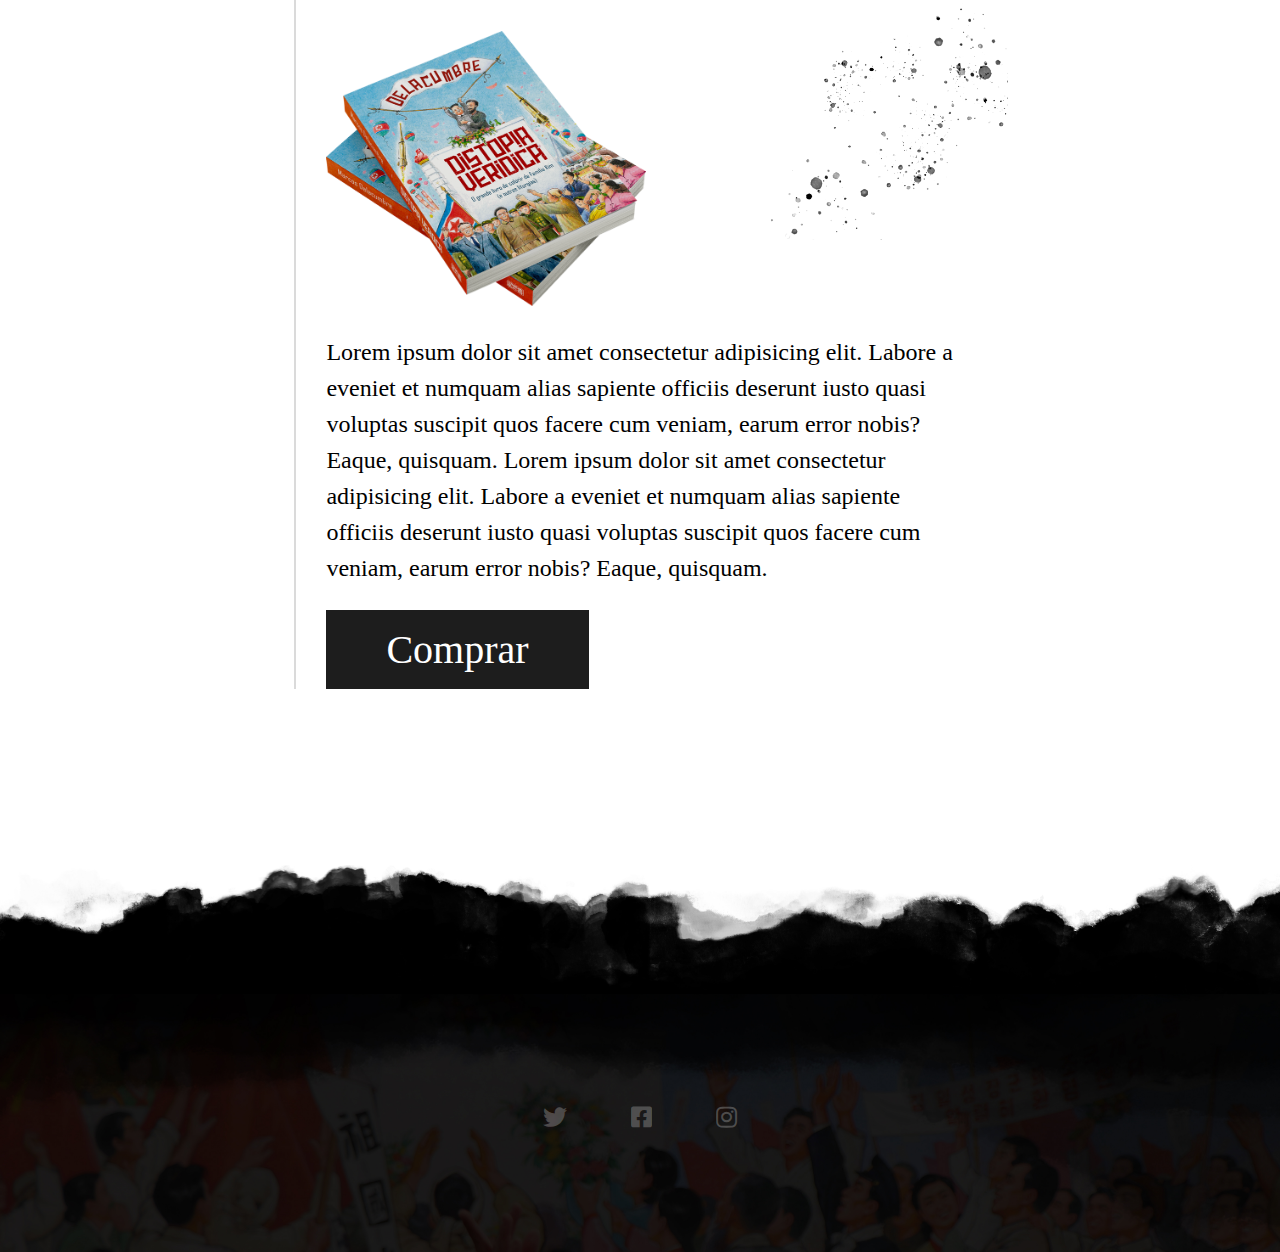
==== commit a48413df: "fonts" ====
--- a/index.html
+++ b/index.html
@@ -97,7 +97,7 @@
 
         <div class="livro">
             <div class="livrodesc">
-                <h1> Um drink em uma bota suja de lama. </h1>
+                <h1>Distopia Verídica </h1>
                 <img class="mockup-livro2" src="imagens/livro02.png">
                 <p> Lorem ipsum dolor sit amet consectetur adipisicing elit. Labore a eveniet et numquam alias 
                     sapiente officiis deserunt iusto quasi voluptas suscipit quos facere cum veniam, earum error nobis? 
--- a/style.css
+++ b/style.css
@@ -1,4 +1,13 @@
-
+@font-face {
+    font-family: BebasKai;
+    src: url(Fonts/BebasKai.ttf);
+  }
+
+  @font-face {
+    font-family: ZillaSlab;
+    src: url(Fonts/ZillaSlab.ttf);
+  }
+  
 body {
 
     box-sizing: border-box;
@@ -49,7 +58,7 @@
     list-style: none;
     display: flex;
     justify-content: space-between;
-    font-family:Zilla Slab;
+    font-family:ZillaSlab;
     padding:0;
 
 }
@@ -217,14 +226,14 @@
 .texto h1, .livro h1 {
 
     font-size: 5em;
-    font-family: Bebas kai;
+    font-family: BebasKai;
 }
 
 .texto p {
 
     font-size: 1.5em;
     line-height: 1.5em;
-    font-family:Zilla Slab;
+    font-family:ZillaSlab;
 }
 
 .livro {
@@ -272,7 +281,7 @@
     font-size: 1.5em;
     width: auto;
     line-height: 1.5em;
-    font-family:Zilla Slab;
+    font-family:ZillaSlab;
 }
 
 button{
@@ -285,7 +294,7 @@
   text-decoration: none;
   display: inline-block;
   font-size: 2.5em;
-  font-family: Bebas kai;
+  font-family: BebasKai;
   cursor: pointer;
 
 }
@@ -371,7 +380,7 @@
     top: 300em;
     right: 17em;
  }
- 
+
 
 @media (max-width: 1200px) {
 
@@ -407,7 +416,7 @@
 
         font-size: 1.2em;
         line-height: 1.5em;
-        font-family:Zilla Slab;
+        font-family:ZillaSlab;
     }
 
 
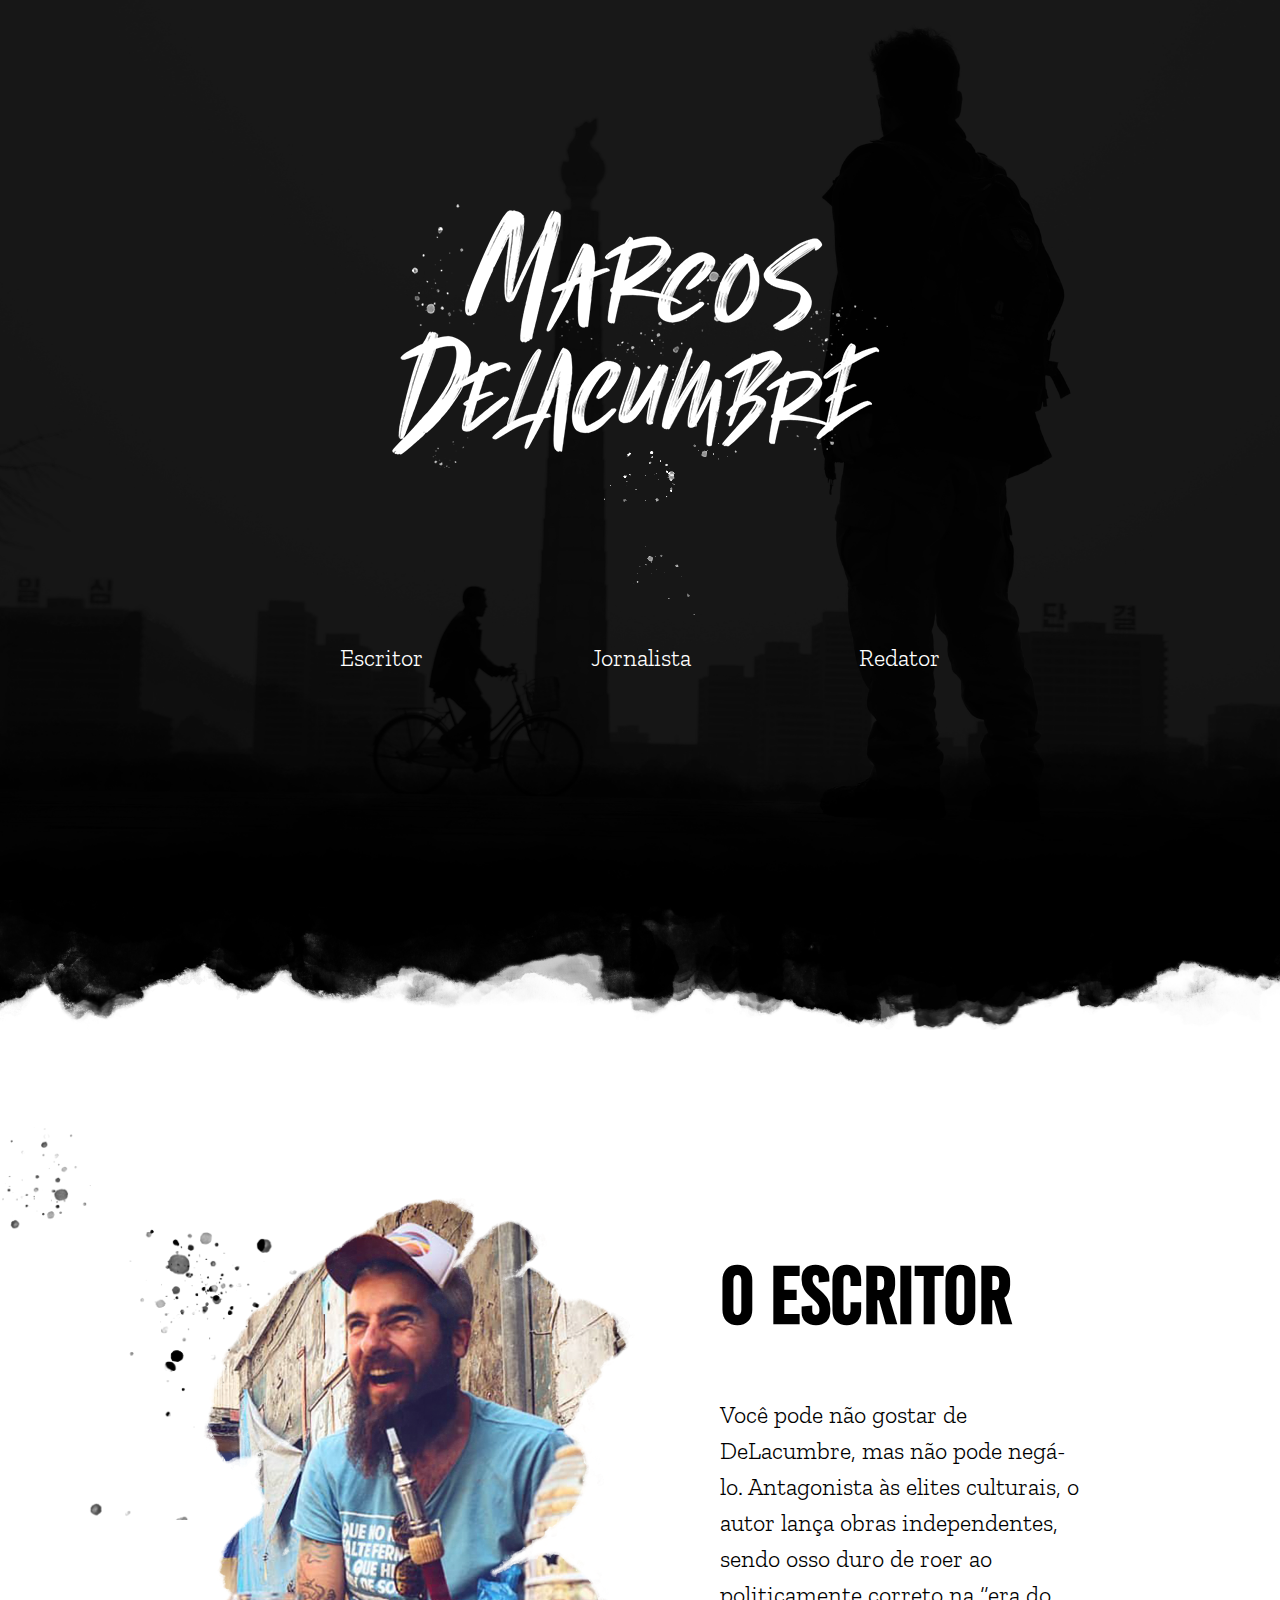
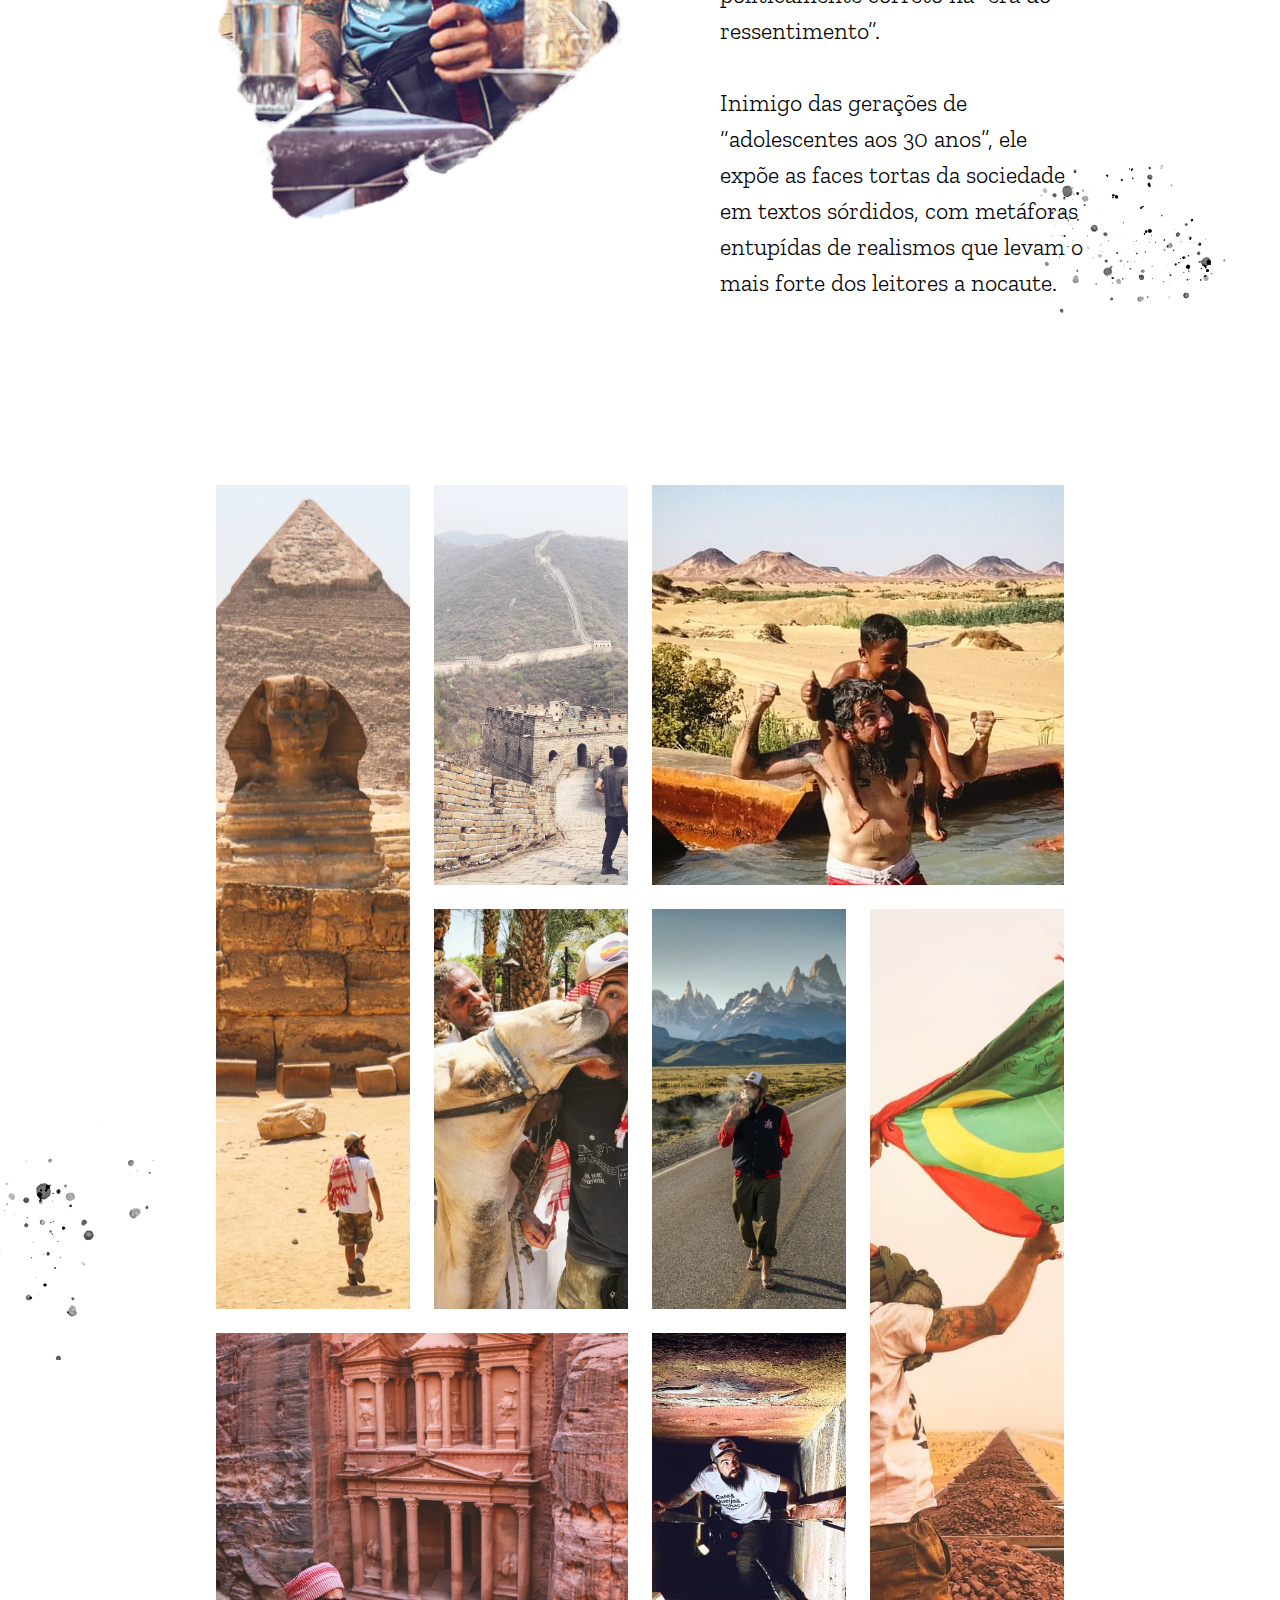
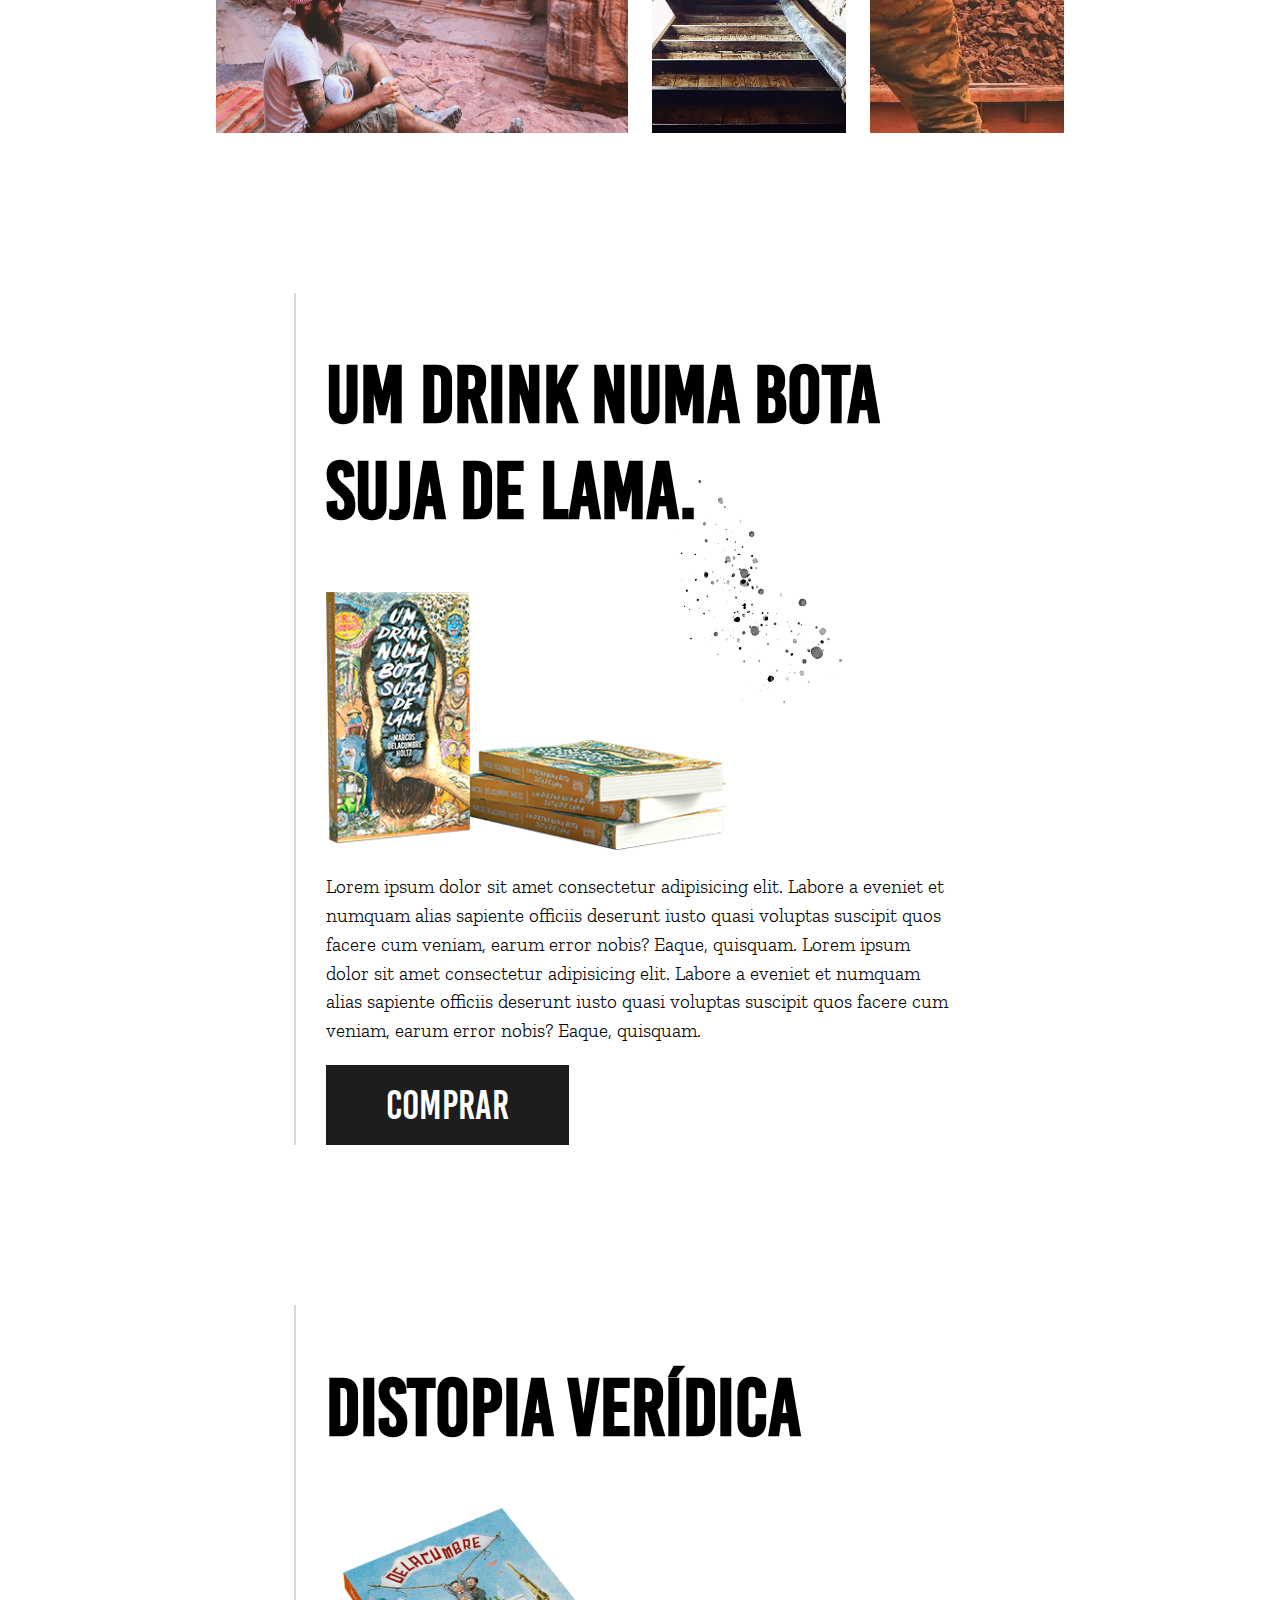
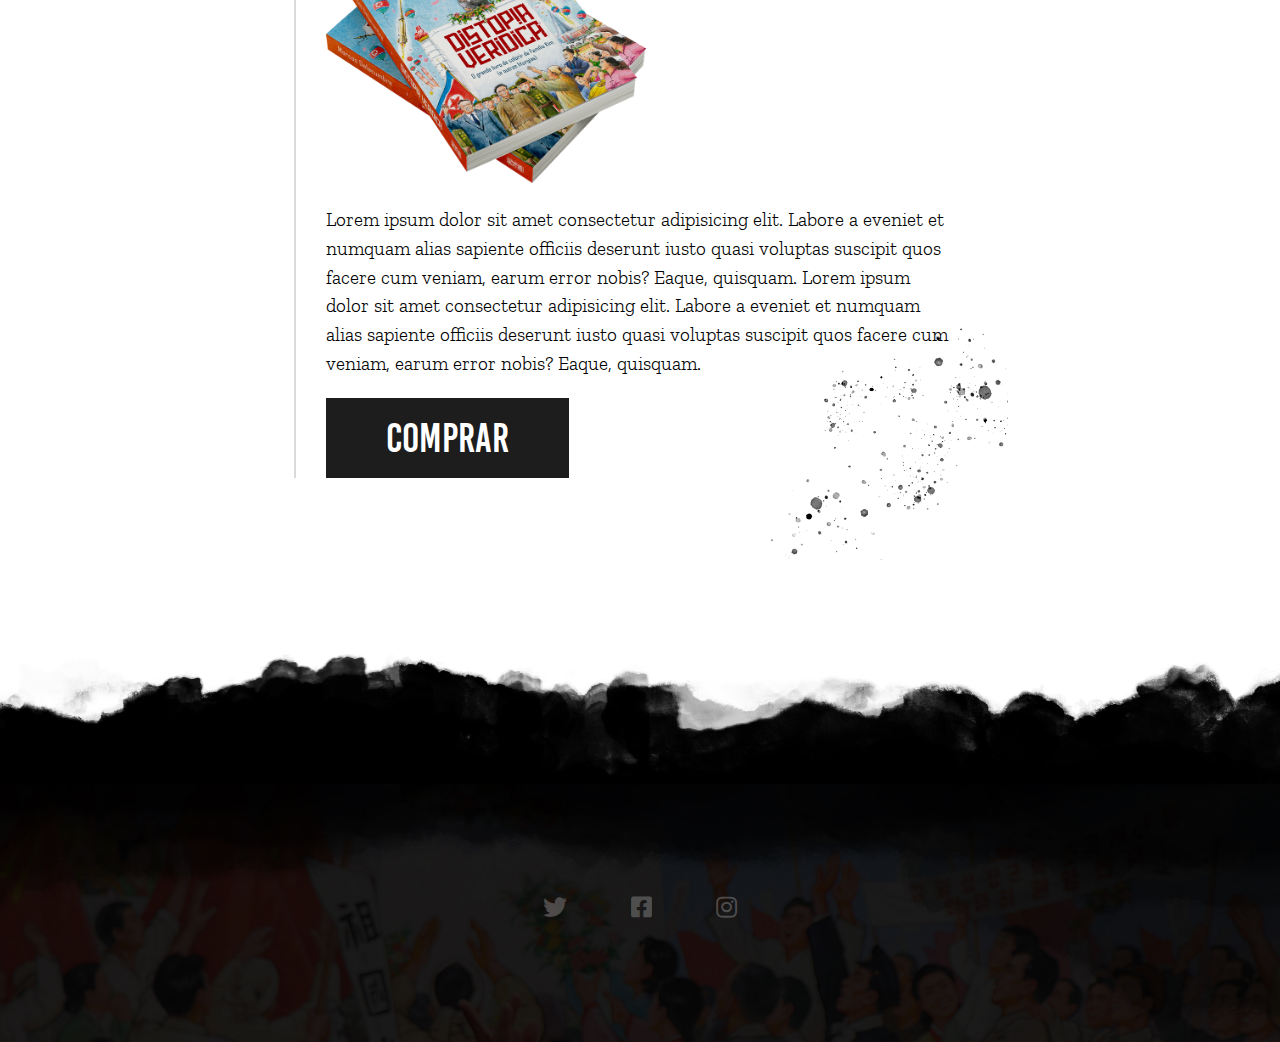
==== commit 1e1c2c43: "kjkj" ====
--- a/index.html
+++ b/index.html
@@ -83,7 +83,7 @@
 
         <div class="livro">
             <div class="livrodesc">
-                <h1> Um drink em uma bota suja de lama. </h1>
+                <h1> Um drink numa bota suja de lama. </h1>
                 <img class="mockup-livro1" src="imagens/livro01.png">
                 <p> Lorem ipsum dolor sit amet consectetur adipisicing elit. Labore a eveniet et numquam alias 
                     sapiente officiis deserunt iusto quasi voluptas suscipit quos facere cum veniam, earum error nobis? 
--- a/style.css
+++ b/style.css
@@ -1,11 +1,11 @@
-@font-face {
+ @font-face {
     font-family: BebasKai;
-    src: url(Fonts/BebasKai.ttf);
+    src: url(fonts/BebasKai.ttf);
   }
 
   @font-face {
-    font-family: ZillaSlab;
-    src: url(Fonts/ZillaSlab.ttf);
+    font-family:ZillaSlab;
+    src: url(fonts/ZillaSlab.ttf);
   }
   
 body {
@@ -220,7 +220,7 @@
 .texto {
 
     margin-left: 5em;
-    width: 30em;
+    width: 90%;
 }
 
 .texto h1, .livro h1 {
@@ -230,7 +230,6 @@
 }
 
 .texto p {
-
     font-size: 1.5em;
     line-height: 1.5em;
     font-family:ZillaSlab;
@@ -278,10 +277,10 @@
 
 .livro p {
 
-    font-size: 1.5em;
+    font-size: 1.2em;
     width: auto;
     line-height: 1.5em;
-    font-family:ZillaSlab;
+    font-family: ZillaSlab;
 }
 
 button{
@@ -377,7 +376,7 @@
 
     width: 15em; 
     position: absolute;
-    top: 300em;
+    top: 320em;
     right: 17em;
  }
 
@@ -424,6 +423,12 @@
 
 
 @media (max-width: 800px) {
+
+    .perfil .foto-perfil {
+
+        transform: translateY(8em);
+ 
+     }
 
     main {
 
@@ -483,6 +488,11 @@
 
         flex-direction: column;
         
+    }
+
+    .texto {
+
+        margin: auto;
     }
 
     .perfil .foto-perfil {
@@ -519,7 +529,7 @@
 
     .mockup-livro1{
 
-        width: 20em;
+        width: 15em;
     }
     
     .mockup-livro2 {
@@ -528,6 +538,11 @@
     
     }
 
+    .mancha4{
+
+      display: none;
+     }
+
 
 
 }